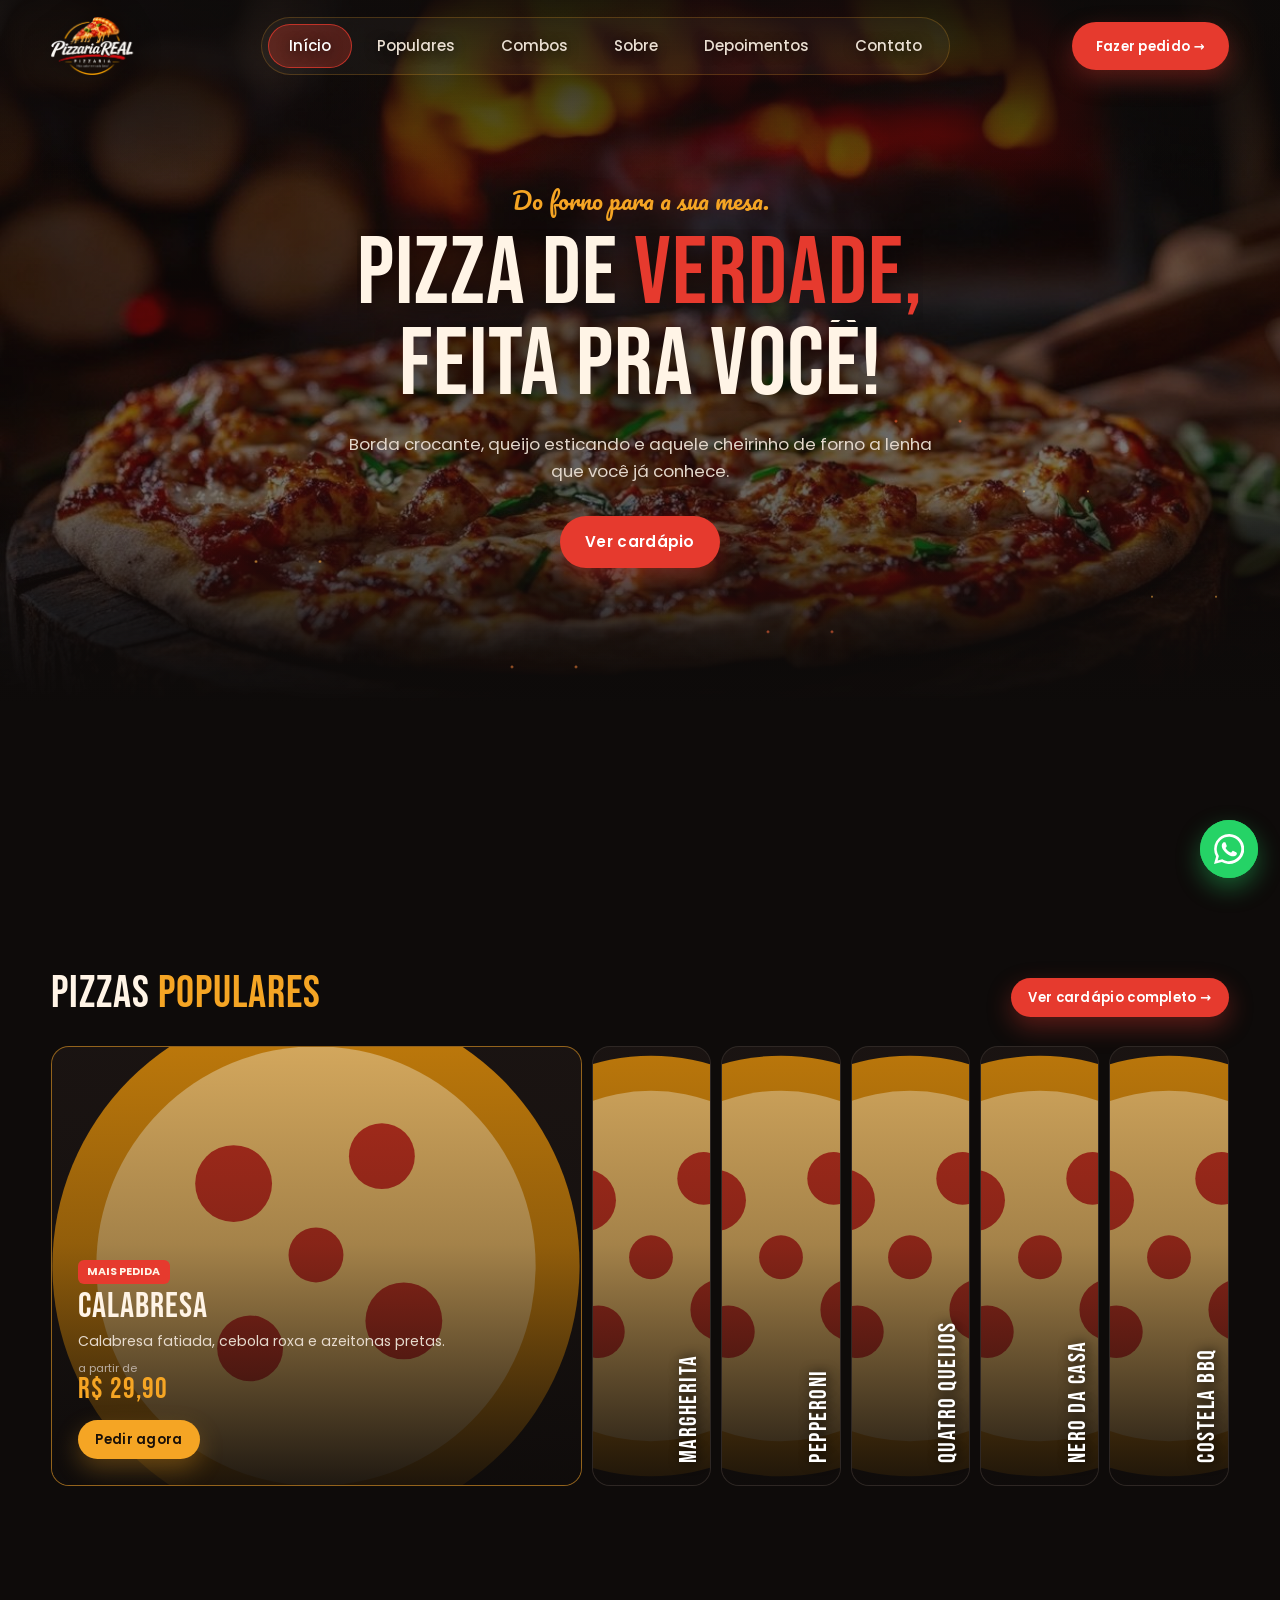
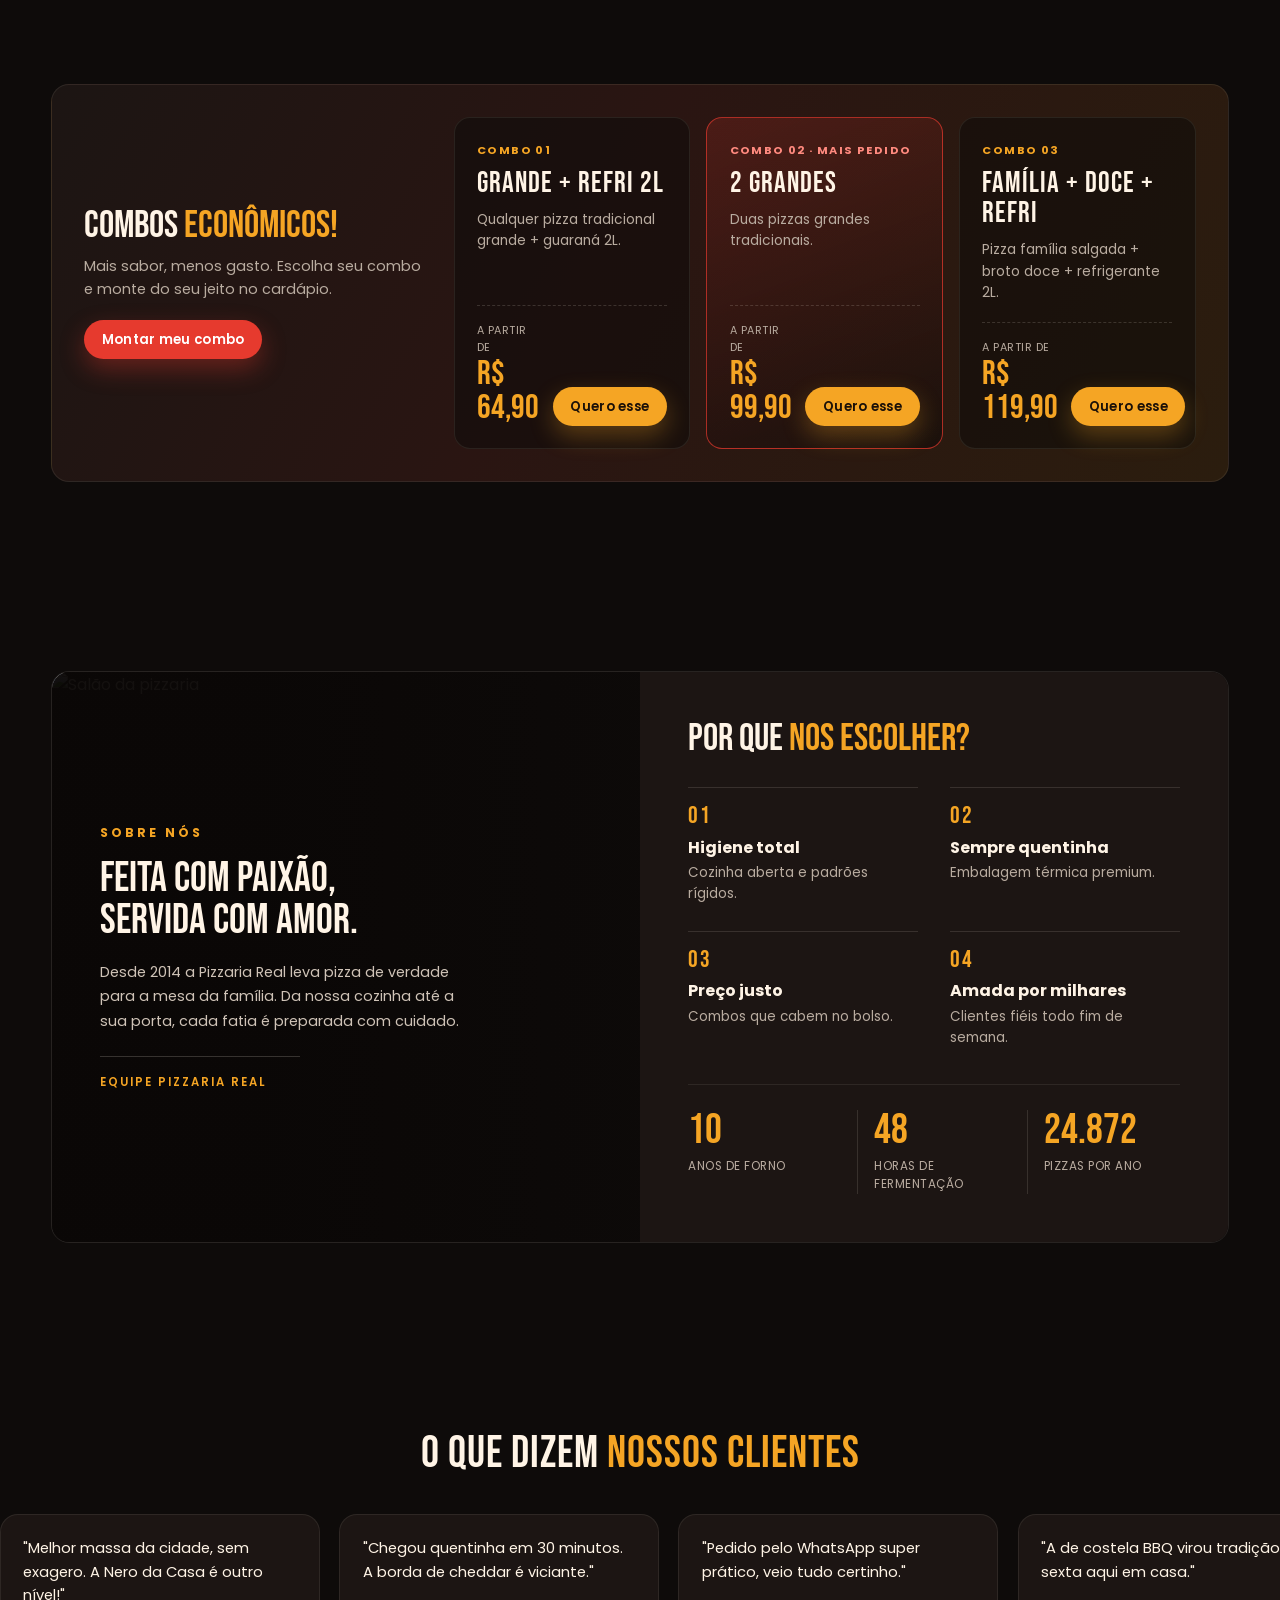
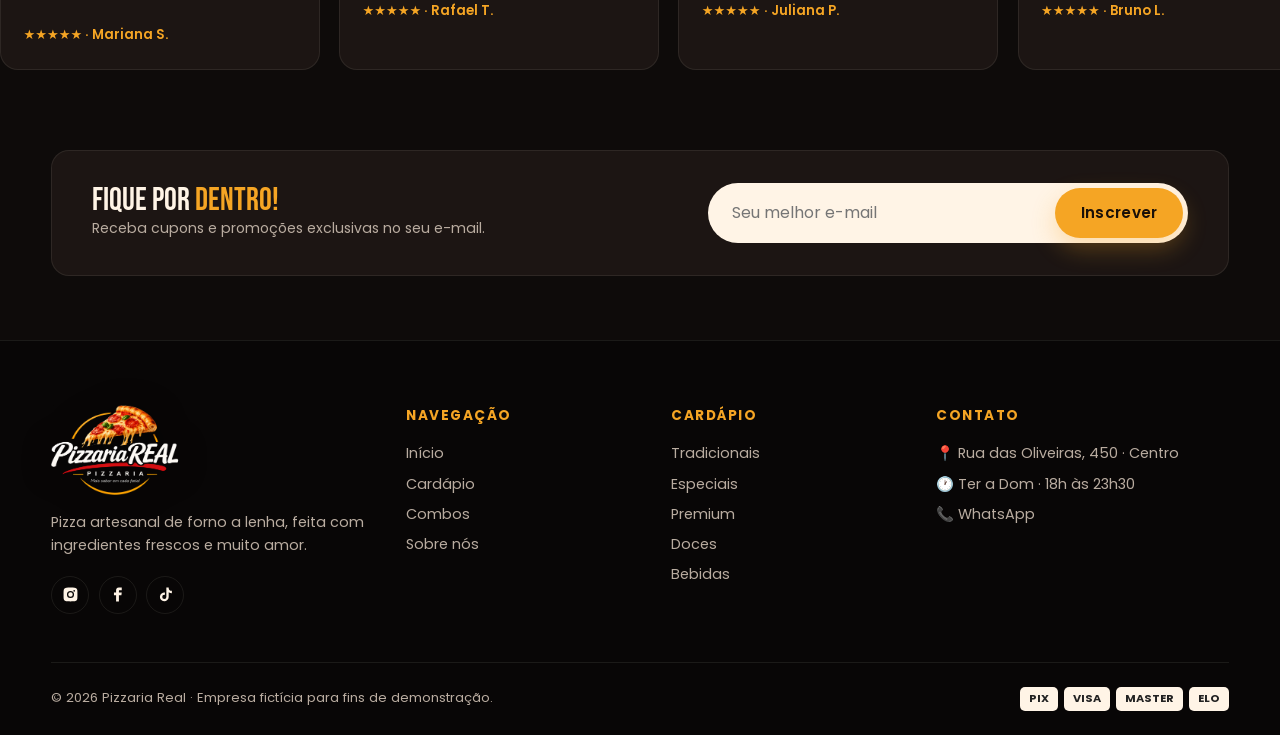
==== index.html @ 156920bd "Add files via upload" ====
<!DOCTYPE html>
<html lang="pt-BR">
<head>
  <meta charset="UTF-8">
  <meta name="viewport" content="width=device-width, initial-scale=1.0">
  <title>Pizzaria Real · Pizza artesanal de forno a lenha</title>
  <meta name="description" content="Pizzaria Real: pizzas artesanais de forno a lenha, entrega em 40 minutos. Peça pelo WhatsApp.">
  <link rel="preconnect" href="https://fonts.googleapis.com">
  <link rel="preconnect" href="https://fonts.gstatic.com" crossorigin>
  <link href="https://fonts.googleapis.com/css2?family=Bebas+Neue&family=Pacifico&family=Poppins:wght@300;400;500;600;700&display=swap" rel="stylesheet">
  <link rel="stylesheet" href="css/style.css">
  <link rel="stylesheet" href="css/home.css">
</head>
<body>

  <header class="header" id="header">
    <div class="container">
      <a href="#inicio" class="logo">
        <img src="img/logo.png" alt="Pizzaria Real" class="logo-img" width="720" height="474">
      </a>
      <nav class="nav" id="nav">
        <a href="#inicio" class="active">Início</a>
        <a href="#populares">Populares</a>
        <a href="#combos">Combos</a>
        <a href="#sobre">Sobre</a>
        <a href="#depoimentos">Depoimentos</a>
        <a href="#contato">Contato</a>
      </nav>
      <div class="header-actions">
        <a href="cardapio.html" class="btn btn-red btn-sm shine">Fazer pedido →</a>
        <button class="menu-toggle" id="menuToggle" aria-label="Abrir menu">☰</button>
      </div>
    </div>
  </header>

  <!-- HERO -->
  <section class="hero" id="inicio">
    <div class="hero-embers" aria-hidden="true"></div>
    <div class="container hero-grid">
      <div class="hero-text">
        <p class="script">Do forno para a sua mesa.</p>
        <h1 class="hero-title">
          <span class="line"><span>PIZZA DE <span class="hl-red">VERDADE,</span></span></span>
          <span class="line"><span>FEITA PRA VOCÊ!</span></span>
        </h1>
        <p class="hero-sub">Borda crocante, queijo esticando e aquele cheirinho de forno a lenha que você já conhece.</p>
        <div class="hero-cta">
          <a href="cardapio.html" class="btn btn-red shine ripple">Ver cardápio</a>        </div>
      </div>

      <div class="hero-visual" aria-hidden="true">
              </div>
    </div>
  </section>

  <!-- POPULARES -->
  <section class="section" id="populares">
    <div class="container">
      <div class="section-head reveal">
        <h2>PIZZAS <span class="hl">POPULARES</span></h2>
        <a href="cardapio.html" class="btn btn-red btn-sm shine">Ver cardápio completo →</a>
      </div>
      <div class="pizza-panels reveal" id="popularGrid"><!-- gerado via JS --></div>
    </div>
  </section>

  <!-- COMBOS -->
  <section class="section" id="combos">
    <div class="container">
      <div class="combos reveal">
        <div class="combos-intro">
          <h2>COMBOS <span class="hl">ECONÔMICOS!</span></h2>
          <p>Mais sabor, menos gasto. Escolha seu combo e monte do seu jeito no cardápio.</p>
          <a href="cardapio.html" class="btn btn-red btn-sm shine">Montar meu combo</a>
        </div>
        <div class="combo-list">
          <article class="combo">
            <span class="combo-tag">Combo 01</span>
            <h4>Grande + Refri 2L</h4>
            <p>Qualquer pizza tradicional grande + guaraná 2L.</p>
            <div class="combo-foot">
              <div class="combo-price"><small>a partir de</small><strong>R$ 64,90</strong></div>
              <a href="cardapio.html" class="btn btn-gold btn-sm">Quero esse</a>
            </div>
          </article>
          <article class="combo destaque">
            <span class="combo-tag">Combo 02 · Mais pedido</span>
            <h4>2 Grandes</h4>
            <p>Duas pizzas grandes tradicionais.</p>
            <div class="combo-foot">
              <div class="combo-price"><small>a partir de</small><strong>R$ 99,90</strong></div>
              <a href="cardapio.html" class="btn btn-gold btn-sm">Quero esse</a>
            </div>
          </article>
          <article class="combo">
            <span class="combo-tag">Combo 03</span>
            <h4>Família + Doce + Refri</h4>
            <p>Pizza família salgada + broto doce + refrigerante 2L.</p>
            <div class="combo-foot">
              <div class="combo-price"><small>a partir de</small><strong>R$ 119,90</strong></div>
              <a href="cardapio.html" class="btn btn-gold btn-sm">Quero esse</a>
            </div>
          </article>
        </div>
      </div>
    </div>
  </section>

  <!-- SOBRE + POR QUE -->
  <section class="section" id="sobre">
    <div class="container about">
      <div class="about-img reveal-left">
        <img src="https://images.unsplash.com/photo-1555396273-367ea4eb4db5?auto=format&fit=crop&w=900&q=70" alt="Salão da pizzaria">
        <div class="about-overlay">
          <p class="eyebrow">Sobre nós</p>
          <h3>FEITA COM PAIXÃO,<br>SERVIDA COM AMOR.</h3>
          <p>Desde 2014 a Pizzaria Real leva pizza de verdade para a mesa da família. Da nossa cozinha até a sua porta, cada fatia é preparada com cuidado.</p>
          <p class="about-sign">Equipe Pizzaria Real</p>
        </div>
      </div>
      <div class="why reveal-right">
        <h3>POR QUE <span class="hl">NOS ESCOLHER?</span></h3>
        <div class="why-grid">
          <div class="why-item"><span>01</span><h4>Higiene total</h4><p>Cozinha aberta e padrões rígidos.</p></div>
          <div class="why-item"><span>02</span><h4>Sempre quentinha</h4><p>Embalagem térmica premium.</p></div>
          <div class="why-item"><span>03</span><h4>Preço justo</h4><p>Combos que cabem no bolso.</p></div>
          <div class="why-item"><span>04</span><h4>Amada por milhares</h4><p>Clientes fiéis todo fim de semana.</p></div>
        </div>
        <div class="counters">
          <div><strong class="counter" data-target="10">0</strong><span>Anos de forno</span></div>
          <div><strong class="counter" data-target="48">0</strong><span>Horas de fermentação</span></div>
          <div><strong class="counter" data-target="25000" data-suffix="+">0</strong><span>Pizzas por ano</span></div>
        </div>
      </div>
    </div>
  </section>

  <!-- DEPOIMENTOS -->
  <section class="section" id="depoimentos">
    <div class="container">
      <div class="section-head reveal center">
        <h2>O QUE DIZEM <span class="hl">NOSSOS CLIENTES</span></h2>
      </div>
    </div>
    <div class="marquee testimonials">
      <div class="marquee-track slow">
        <!-- conteúdo duplicado via JS para loop perfeito -->
        <div class="testi"><p>"Melhor massa da cidade, sem exagero. A Nero da Casa é outro nível!"</p><span>★★★★★ · Mariana S.</span></div>
        <div class="testi"><p>"Chegou quentinha em 30 minutos. A borda de cheddar é viciante."</p><span>★★★★★ · Rafael T.</span></div>
        <div class="testi"><p>"Pedido pelo WhatsApp super prático, veio tudo certinho."</p><span>★★★★★ · Juliana P.</span></div>
        <div class="testi"><p>"A de costela BBQ virou tradição de sexta aqui em casa."</p><span>★★★★★ · Bruno L.</span></div>
        <div class="testi"><p>"Atendimento excelente e preço justo. Recomendo demais!"</p><span>★★★★★ · Camila R.</span></div>
      </div>
    </div>
  </section>

  <!-- NEWSLETTER / CTA -->
  <section class="container">
    <div class="newsletter reveal">
      <div>
        <h3>FIQUE POR <span class="hl">DENTRO!</span></h3>
        <p>Receba cupons e promoções exclusivas no seu e-mail.</p>
      </div>
      <form class="news-form" id="newsForm">
        <input type="email" placeholder="Seu melhor e-mail" required>
        <button class="btn btn-gold shine" type="submit">Inscrever</button>
      </form>
    </div>
  </section>

  <!-- FOOTER -->
  <footer class="footer" id="contato">
    <div class="container footer-grid">
      <div>
        <a href="#inicio" class="logo">
          <img src="img/logo.png" alt="Pizzaria Real" class="logo-img" width="720" height="474">
        </a>
        <p style="margin-top:1rem">Pizza artesanal de forno a lenha, feita com ingredientes frescos e muito amor.</p>
        <div class="socials">
          <a href="#" aria-label="Instagram"><svg viewBox="0 0 24 24"><path d="M12 2.2c3.2 0 3.6 0 4.8.1 1.2.1 1.8.2 2.2.4.6.2 1 .5 1.4.9.4.4.7.8.9 1.4.2.4.4 1.1.4 2.2.1 1.3.1 1.6.1 4.8s0 3.6-.1 4.8c-.1 1.2-.2 1.8-.4 2.2-.2.6-.5 1-.9 1.4-.4.4-.8.7-1.4.9-.4.2-1.1.4-2.2.4-1.3.1-1.6.1-4.8.1s-3.6 0-4.8-.1c-1.2-.1-1.8-.2-2.2-.4-.6-.2-1-.5-1.4-.9-.4-.4-.7-.8-.9-1.4-.2-.4-.4-1.1-.4-2.2C2.2 15.6 2.2 15.2 2.2 12s0-3.6.1-4.8c.1-1.2.2-1.8.4-2.2.2-.6.5-1 .9-1.4.4-.4.8-.7 1.4-.9.4-.2 1.1-.4 2.2-.4C8.4 2.2 8.8 2.2 12 2.2zm0 4.8a5 5 0 100 10 5 5 0 000-10zm0 8.2a3.2 3.2 0 110-6.4 3.2 3.2 0 010 6.4zm5.2-9.6a1.2 1.2 0 100 2.4 1.2 1.2 0 000-2.4z"/></svg></a>
          <a href="#" aria-label="Facebook"><svg viewBox="0 0 24 24"><path d="M14 9V7c0-.9.6-1 1-1h3V2h-4c-3.3 0-4 2.4-4 4v3H7v4h3v9h4v-9h3.5l.5-4h-4z"/></svg></a>
          <a href="#" aria-label="TikTok"><svg viewBox="0 0 24 24"><path d="M16.5 2h-3.3v13.4a2.9 2.9 0 11-2.9-2.9c.3 0 .6 0 .9.1V9.2a6.2 6.2 0 105.3 6.2V8.7a7.7 7.7 0 004.5 1.4V6.8a4.5 4.5 0 01-4.5-4.8z"/></svg></a>
        </div>
      </div>
      <div>
        <h4>Navegação</h4>
        <ul>
          <li><a href="#inicio">Início</a></li>
          <li><a href="cardapio.html">Cardápio</a></li>
          <li><a href="#combos">Combos</a></li>
          <li><a href="#sobre">Sobre nós</a></li>
        </ul>
      </div>
      <div>
        <h4>Cardápio</h4>
        <ul>
          <li><a href="cardapio.html#tradicional">Tradicionais</a></li>
          <li><a href="cardapio.html#especial">Especiais</a></li>
          <li><a href="cardapio.html#premium">Premium</a></li>
          <li><a href="cardapio.html#doce">Doces</a></li>
          <li><a href="cardapio.html#bebidas">Bebidas</a></li>
        </ul>
      </div>
      <div>
        <h4>Contato</h4>
        <ul>
          <li>📍 Rua das Oliveiras, 450 · Centro</li>
          <li>🕐 <span class="js-horario"></span></li>
          <li>📞 <a class="js-wa-link" href="#" target="_blank" rel="noopener">WhatsApp</a></li>
        </ul>
      </div>
    </div>
    <div class="container footer-bottom">
      <span>© <span id="ano"></span> Pizzaria Real · Empresa fictícia para fins de demonstração.</span>
      <div class="pay-badges"><span>PIX</span><span>VISA</span><span>MASTER</span><span>ELO</span></div>
    </div>
  </footer>

  <a class="wa-float js-wa-link" href="#" target="_blank" rel="noopener" aria-label="Falar no WhatsApp">
    <svg viewBox="0 0 24 24"><path d="M17.5 14.4c-.3-.1-1.7-.8-2-.9-.3-.1-.5-.1-.7.1-.2.3-.8.9-.9 1.1-.2.2-.3.2-.6.1-.3-.1-1.2-.5-2.3-1.4-.9-.8-1.4-1.7-1.6-2-.2-.3 0-.5.1-.6l.4-.5c.1-.2.2-.3.3-.5.1-.2 0-.4 0-.5l-.9-2.2c-.2-.6-.5-.5-.7-.5h-.6c-.2 0-.5.1-.8.4-.3.3-1 1-1 2.5s1.1 2.9 1.2 3.1c.1.2 2.1 3.2 5.1 4.5.7.3 1.3.5 1.7.6.7.2 1.4.2 1.9.1.6-.1 1.7-.7 2-1.4.2-.7.2-1.2.2-1.4-.1-.1-.3-.2-.6-.3zM12 21.8c-1.8 0-3.5-.5-5-1.4l-.4-.2-3.7 1 1-3.6-.2-.4A9.8 9.8 0 1112 21.8zM12 0a12 12 0 00-10.3 18L0 24l6.2-1.6A12 12 0 1012 0z"/></svg>
  </a>

  <div class="toast" id="toast"></div>

  <script src="js/dados.js"></script>
  <script src="js/main.js"></script>
</body>
</html>
---- css/style.css ----
/* =========================================================
   FORNO NERO PIZZARIA — Estilos base (compartilhado)
   Paleta: carvão + vermelho tomate + dourado + creme + manjericão
   ========================================================= */
:root {
  --bg: #0e0b0a;
  --bg-2: #161110;
  --card: #1c1513;
  --card-2: #241b18;
  --line: rgba(255, 244, 230, .08);
  --red: #e63a2e;
  --red-dark: #b8261c;
  --gold: #f5a524;
  --gold-dark: #d98a0b;
  --cream: #fff4e6;
  --muted: #b9aca0;
  --basil: #3fa34d;
  --radius: 18px;
  --shadow: 0 20px 50px rgba(0, 0, 0, .45);
  --font-title: "Bebas Neue", Impact, sans-serif;
  --font-body: "Poppins", system-ui, sans-serif;
  --font-script: "Pacifico", cursive;
}

* { margin: 0; padding: 0; box-sizing: border-box; }
html { scroll-behavior: smooth; scroll-padding-top: 92px; }
body {
  font-family: var(--font-body);
  background: var(--bg);
  color: var(--cream);
  line-height: 1.6;
  overflow-x: hidden;
}
img { max-width: 100%; display: block; }
a { color: inherit; text-decoration: none; }
button { font-family: inherit; cursor: pointer; border: 0; }
.container { width: min(1200px, 92%); margin-inline: auto; }
.hl { color: var(--gold); }
.hl-red { color: var(--red); }

/* ---------- Botões ---------- */
.btn {
  position: relative;
  display: inline-flex; align-items: center; gap: .55rem;
  padding: .85rem 1.6rem;
  border-radius: 999px;
  font-weight: 600; font-size: .95rem; letter-spacing: .3px;
  overflow: hidden;
  transition: transform .25s ease, box-shadow .25s ease, background .25s;
}
.btn:hover { transform: translateY(-3px); }
.btn-red { background: var(--red); color: #fff; box-shadow: 0 10px 25px rgba(230, 58, 46, .35); }
.btn-red:hover { background: var(--red-dark); box-shadow: 0 14px 30px rgba(230, 58, 46, .5); }
.btn-gold { background: var(--gold); color: #1a1008; box-shadow: 0 10px 25px rgba(245, 165, 36, .3); }
.btn-gold:hover { background: var(--gold-dark); }
.btn-ghost { border: 1.5px solid rgba(255, 244, 230, .35); color: var(--cream); background: transparent; }
.btn-ghost:hover { border-color: var(--gold); color: var(--gold); }
.btn-sm { padding: .55rem 1.1rem; font-size: .82rem; }
.btn-block { width: 100%; justify-content: center; }

/* Animação 10 — Brilho que atravessa (shine sweep) */
/* anima só transform (GPU), sem recalcular layout a cada quadro */
.shine::after {
  content: ""; position: absolute; top: 0; left: 0;
  width: 50%; height: 100%; pointer-events: none;
  background: linear-gradient(120deg, transparent, rgba(255, 255, 255, .45), transparent);
  transform: translateX(-150%) skewX(-20deg);
  animation: shine 4s ease-in-out infinite;
}
@keyframes shine { 0%, 70% { transform: translateX(-150%) skewX(-20deg); } 100% { transform: translateX(260%) skewX(-20deg); } }

/* Animação 25 — Onda no clique (ripple) */
.ripple-wave {
  position: absolute; border-radius: 50%;
  background: rgba(255, 255, 255, .45);
  transform: scale(0); pointer-events: none;
  animation: ripple .6s ease-out forwards;
}
@keyframes ripple { to { transform: scale(4); opacity: 0; } }

/* Transparente sobre a foto; ganha fundo escuro só depois de rolar a página */
.header {
  position: fixed; top: 0; left: 0; right: 0; z-index: 50;
  background: transparent;
  border-bottom: 1px solid transparent;
  transition: background .3s, border-color .3s;
}
.header.scrolled { background: rgba(14, 11, 10, .96); border-bottom-color: rgba(245, 165, 36, .2); }
.logo, .nav a, .header-actions .btn { text-shadow: 0 2px 12px rgba(0, 0, 0, .65); }
.header-actions .btn { text-shadow: none; }
/* quando o menu do celular está aberto, a barra também fica escura */
.header:has(.nav.open) { background: rgba(14, 11, 10, .96); }
/* Barra do topo no padrão aldemgestao: 92px, logo | menu | ação */
.header .container { display: flex; align-items: center; justify-content: space-between; height: 92px; padding: 0; gap: 32px; }
.logo { display: flex; align-items: center; gap: .6rem; transition: transform .2s, filter .2s; }
.logo:hover, .logo:focus-visible { transform: translateY(-1px); filter: drop-shadow(0 0 10px rgba(245, 165, 36, .55)); }
.logo-img { height: 58px; width: auto; display: block; filter: drop-shadow(0 4px 14px rgba(0, 0, 0, .55)); }
.footer .logo-img { height: 90px; }
@media (max-width: 900px) { .logo-img { height: 48px; } }
.logo-icon {
  width: 44px; height: 44px; border-radius: 50%;
  display: grid; place-items: center; font-size: 1.5rem;
  background: radial-gradient(circle at 30% 30%, var(--gold), var(--red));
  box-shadow: 0 0 0 3px rgba(245, 165, 36, .2);
}
.logo-text { line-height: 1; }
.logo-text strong { font-family: var(--font-title); font-size: 1.7rem; letter-spacing: 1.5px; display: block; }
.logo-text span { font-size: .62rem; letter-spacing: 3px; color: var(--gold); text-transform: uppercase; }

/* Menu em "pílula": só os links ficam dentro da barra arredondada */
.nav {
  display: flex; align-items: center; gap: 4px; padding: 6px;
  border-radius: 999px; border: 1px solid rgba(245, 165, 36, .22);
  background: rgba(255, 244, 230, .04);
}
.nav a {
  padding: 9px 20px; font-size: 15px; font-weight: 500; border-radius: 999px;
  border: 1px solid transparent; color: #eadfd2;
  transition: color .2s, background .2s, border-color .2s;
}
.nav a:hover { color: #fff; background: rgba(255, 244, 230, .07); }
.nav a.active { color: #fff; background: rgba(230, 58, 46, .28); border-color: rgba(230, 58, 46, .75); }
@media (max-width: 1080px) { .nav a { padding: 9px 14px; } }

.header-actions { display: flex; align-items: center; gap: .8rem; }
.header-actions .btn { height: 48px; padding: 0 24px; }
.menu-toggle {
  display: none; width: 46px; height: 46px; align-items: center; justify-content: center;
  background: rgba(245, 165, 36, .1); color: var(--cream); font-size: 1.4rem;
  border: 1px solid var(--gold); border-radius: 12px;
}

/* ---------- Animações de entrada (reveal ao rolar) ---------- */
/* Animação 02 — Subir e aparecer */
.reveal { opacity: 0; transform: translateY(28px); transition: opacity .7s ease, transform .7s ease; }
.reveal.show { opacity: 1; transform: none; }
/* Animação 06 — Deslizar da lateral */
.reveal-left { opacity: 0; transform: translateX(-40px); transition: all .8s ease; }
.reveal-right { opacity: 0; transform: translateX(40px); transition: all .8s ease; }
.reveal-left.show, .reveal-right.show { opacity: 1; transform: none; }
/* Animação 05 — Cascata (stagger via --i) */
.stagger > * { transition-delay: calc(var(--i, 0) * 90ms) !important; }
/* Animação 04 — Entrar crescendo (spring) */
@keyframes popIn { 0% { transform: scale(0); opacity: 0; } 70% { transform: scale(1.12); opacity: 1; } 100% { transform: scale(1); } }
/* Animação 13 — Flutuar */
@keyframes float { 0%, 100% { transform: translateY(0); } 50% { transform: translateY(-14px); } }
/* Animação 08 — Girar */
@keyframes spin { to { transform: rotate(360deg); } }
/* Animação 07 — Pulsar */
@keyframes pulse { 0% { box-shadow: 0 0 0 0 rgba(230, 58, 46, .6); } 100% { box-shadow: 0 0 0 22px rgba(230, 58, 46, 0); } }
/* Animação 01 — Aparecer */
@keyframes fadeIn { from { opacity: 0; } to { opacity: 1; } }
@keyframes fadeUp { from { opacity: 0; transform: translateY(30px); } to { opacity: 1; transform: none; } }

/* ---------- Footer ---------- */
.footer { background: #080606; border-top: 1px solid var(--line); padding: 4rem 0 1.5rem; margin-top: 4rem; }
.footer-grid { display: grid; grid-template-columns: 1.4fr 1fr 1fr 1.3fr; gap: 2.5rem; }
.footer h4 { color: var(--gold); font-size: .85rem; letter-spacing: 1.5px; text-transform: uppercase; margin-bottom: 1rem; }
.footer p, .footer li { color: var(--muted); font-size: .9rem; }
.footer ul { list-style: none; display: grid; gap: .45rem; }
.footer ul a:hover { color: var(--gold); }
.socials { display: flex; gap: .6rem; margin-top: 1.2rem; }
.socials a {
  width: 38px; height: 38px; border-radius: 50%; display: grid; place-items: center;
  border: 1px solid var(--line); transition: all .3s;
}
.socials a:hover { background: var(--red); border-color: var(--red); transform: translateY(-4px) rotate(8deg); }
.socials svg { width: 17px; height: 17px; fill: currentColor; }
.footer-bottom {
  margin-top: 3rem; padding-top: 1.5rem; border-top: 1px solid var(--line);
  display: flex; justify-content: space-between; flex-wrap: wrap; gap: 1rem; color: var(--muted); font-size: .82rem;
}
.pay-badges { display: flex; gap: .4rem; flex-wrap: wrap; }
.pay-badges span { background: var(--cream); color: #222; font-weight: 700; font-size: .7rem; padding: .2rem .55rem; border-radius: 5px; }

/* Botão flutuante WhatsApp */
.wa-float {
  position: fixed; right: 22px; bottom: 22px; z-index: 60;
  width: 58px; height: 58px; border-radius: 50%;
  background: #25d366; display: grid; place-items: center;
  box-shadow: 0 10px 25px rgba(37, 211, 102, .4);
}
/* pulso via transform/opacity (leve) em vez de box-shadow animado */
.wa-float::before {
  content: ""; position: absolute; inset: 0; border-radius: 50%; background: #25d366; z-index: -1;
  animation: ringPulse 2s ease-out infinite;
}
.wa-float svg { width: 30px; height: 30px; fill: #fff; }
@keyframes ringPulse { from { transform: scale(1); opacity: .6; } to { transform: scale(1.6); opacity: 0; } }

/* Pausa animações de seções fora da tela (classe aplicada via JS) */
.offscreen, .offscreen *, .offscreen *::before, .offscreen *::after,
.offscreen::before, .offscreen::after { animation-play-state: paused !important; }

/* Toast */
.toast {
  position: fixed; left: 50%; bottom: 30px; z-index: 200;
  transform: translate(-50%, 200%);
  opacity: 0; visibility: hidden; pointer-events: none;
  background: var(--card-2); border: 1px solid var(--gold); color: var(--cream);
  padding: .9rem 1.4rem; border-radius: 12px; box-shadow: var(--shadow);
  font-size: .92rem; transition: transform .45s cubic-bezier(.2, 1.4, .4, 1);
}
.toast.show { transform: translate(-50%, 0); opacity: 1; visibility: visible; }

/* ---------- Responsivo base ---------- */
@media (max-width: 900px) {
  .header .container { height: 76px; gap: 16px; }
  /* menu abre como painel logo abaixo da barra */
  .nav {
    display: none; position: absolute; top: 100%; left: 0; right: 0;
    flex-direction: column; align-items: stretch; gap: 0; padding: 8px 28px 20px; border-radius: 0;
    background: var(--bg-2); border: 0; border-top: 1px solid var(--line); border-bottom: 1px solid rgba(245, 165, 36, .2);
  }
  .nav.open { display: flex; }
  .nav a { padding: 14px 0; font-size: 16px; border-radius: 0; border: 0; border-bottom: 1px solid var(--line); }
  .nav a:hover { background: none; }
  .nav a.active { background: none; border-color: var(--line); color: var(--gold); }
  .menu-toggle { display: inline-flex; }
  .footer-grid { grid-template-columns: 1fr 1fr; }
}
@media (max-width: 560px) {
  .header-actions .btn { display: none; }
  .footer-grid { grid-template-columns: 1fr; }
}

/* Respeita a preferência de movimento reduzido do dispositivo */
@media (prefers-reduced-motion: reduce) {
  *, *::before, *::after { animation-duration: .01ms !important; animation-iteration-count: 1 !important; transition-duration: .01ms !important; }
  .reveal, .reveal-left, .reveal-right { opacity: 1; transform: none; }
}
---- css/home.css ----
/* =========================================================
   LANDING PAGE
   ========================================================= */

/* Animação 17 — Esteira infinita */
.marquee { overflow: hidden; white-space: nowrap; }
.marquee-track { display: inline-flex; gap: 3rem; animation: marquee 30s linear infinite; }
.marquee-track.slow { animation-duration: 45s; }
.marquee:hover .marquee-track { animation-play-state: paused; }
@keyframes marquee { to { transform: translateX(-50%); } }

/* ---------- HERO ---------- */
.hero {
  position: relative; overflow: hidden; isolation: isolate;
  min-height: min(88vh, 760px); display: grid; align-items: center;
  padding: 4.5rem 0 6rem;
}
/* Foto de fundo (p3.jpg) com zoom lento */
.hero::before {
  content: ""; position: absolute; inset: 0; z-index: -2;
  background: url("../img/p3.jpg") 65% 60% / cover no-repeat;
  will-change: transform;

}
/* Escurece o lado do texto e funde a base com o fundo da página */
.hero::after {
  content: ""; position: absolute; inset: 0; z-index: -1;
  background:
    linear-gradient(90deg, rgba(14, 11, 10, .96) 0%, rgba(14, 11, 10, .82) 35%, rgba(14, 11, 10, .25) 70%, rgba(14, 11, 10, .4) 100%),
    linear-gradient(180deg, rgba(14, 11, 10, .35) 0%, transparent 30%, transparent 70%, var(--bg) 100%);
}
@keyframes heroZoom { from { transform: scale(1); } to { transform: scale(1.04); } }
.hero-title, .script { text-shadow: 0 4px 25px rgba(0, 0, 0, .6); }
.hero .hero-sub { color: #e2d6ca; }
/* Fagulhas do forno subindo */
.hero-embers::before, .hero-embers::after {
  content: ""; position: absolute; inset: 0; pointer-events: none;
  background-image:
    radial-gradient(2px 2px at 20% 80%, #ffb347, transparent),
    radial-gradient(2px 2px at 60% 90%, #ff6b3d, transparent),
    radial-gradient(1.5px 1.5px at 80% 70%, #ffd27a, transparent),
    radial-gradient(2px 2px at 40% 95%, #ff8a3d, transparent),
    radial-gradient(1.5px 1.5px at 90% 85%, #ffb347, transparent),
    radial-gradient(2px 2px at 70% 60%, #ff6b3d, transparent);
  animation: embers 7s linear infinite;
  will-change: transform, opacity;
  opacity: .8;
}
.hero-embers::after { animation-delay: -3.5s; transform: translateX(5%); }
@keyframes embers { from { transform: translateY(20%); opacity: 0; } 30% { opacity: .9; } to { transform: translateY(-60%); opacity: 0; } }

.hero-grid { position: relative; display: grid; grid-template-columns: 1fr 1.05fr; align-items: center; gap: 2rem; }
.script { font-family: var(--font-script); color: var(--gold); font-size: 1.5rem; animation: fadeUp .8s ease both; }
.script.sm { font-size: 1.1rem; margin-top: .6rem; }

/* Animação 21 — Cortina que revela (linhas do título) */
.hero-title { font-family: var(--font-title); font-weight: 400; font-size: clamp(3.2rem, 7.5vw, 6.2rem); line-height: .95; margin: .6rem 0 1.2rem; letter-spacing: 1px; }
.hero-title .line { display: block; overflow: hidden; }
.hero-title .line > span { display: inline-block; transform: translateY(105%); animation: lineUp .9s cubic-bezier(.2, .8, .2, 1) forwards; }
.hero-title .line:nth-child(2) > span { animation-delay: .15s; }
.hero-title .line:nth-child(3) > span { animation-delay: .3s; }
@keyframes lineUp { to { transform: none; } }

.hero-sub { color: var(--muted); max-width: 470px; margin-bottom: 2rem; animation: fadeUp .8s .45s ease both; }
.hero-cta { display: flex; gap: 1rem; flex-wrap: wrap; animation: fadeUp .8s .6s ease both; }
.hero-badge { display: flex; align-items: center; gap: .9rem; margin-top: 2.2rem; animation: fadeUp .8s .75s ease both; }
.hero-badge .moto { font-size: 2.2rem; animation: ride 2.5s ease-in-out infinite; }
.hero-badge strong { color: var(--gold); font-size: .9rem; display: block; }
.hero-badge small { color: var(--muted); font-size: .8rem; }
@keyframes ride { 0%, 100% { transform: translateX(0); } 50% { transform: translateX(8px) rotate(-4deg); } }

.hero-visual { position: relative; display: grid; place-items: center; min-height: 460px; }
.promo-seal {
  position: absolute; top: 0; right: 4%;
  width: 110px; height: 110px; border-radius: 50%;
  background: #120d0b; border: 2px dashed var(--gold);
  display: grid; place-content: center; text-align: center; line-height: 1;
  animation: popIn .8s 1s both, pulse 2s 2s infinite;
}
.promo-seal strong { font-family: var(--font-title); font-size: 2.4rem; color: var(--gold); }
.promo-seal small { font-size: .7rem; font-weight: 600; letter-spacing: 1px; }
.leaf { position: absolute; font-size: 2rem; animation: float 4s ease-in-out infinite; }
.l1 { left: 4%; bottom: 14%; }
.l2 { left: 10%; top: 10%; animation-delay: -1.2s; }
.l3 { right: 10%; bottom: 8%; animation-delay: -2.4s; }

/* ---------- Hero centralizado ---------- */
.hero { min-height: calc(100vh - 78px); text-align: center; }
.hero::after {
  background:
    radial-gradient(ellipse at center, rgba(14, 11, 10, .72) 0%, rgba(14, 11, 10, .55) 55%, rgba(14, 11, 10, .75) 100%),
    linear-gradient(180deg, rgba(14, 11, 10, .3) 0%, transparent 30%, transparent 70%, var(--bg) 100%);
}
.hero-grid { grid-template-columns: 1fr; justify-items: center; }
.hero-text { position: relative; z-index: 1; max-width: 860px; }
.hero-sub { max-width: 600px; margin-inline: auto; font-size: 1.05rem; }
.hero-cta, .hero-badge { justify-content: center; }
.hero-chips { display: flex; flex-wrap: wrap; justify-content: center; gap: .6rem; margin: 0 0 2rem; animation: fadeUp .8s .52s ease both; }
.hero-chips span {
  padding: .4rem 1rem; border-radius: 999px; font-size: .8rem; font-weight: 500;
  background: rgba(14, 11, 10, .6); border: 1px solid rgba(245, 165, 36, .35); color: var(--cream);
}
/* selo e ícones decorativos flutuam nas laterais, fora do texto */
.hero-visual { position: absolute; inset: 0; min-height: 0; pointer-events: none; }
.hero-visual .promo-seal { top: 4%; right: 0; }
@media (max-width: 1000px) { .hero-visual { display: none; } }

/* ---------- Features ---------- */
.features {
  display: grid; grid-template-columns: repeat(5, 1fr); gap: 1rem;
  background: var(--card); border: 1px solid var(--line); border-radius: var(--radius);
  padding: 1.5rem; margin-top: -2.5rem; position: relative; z-index: 2; box-shadow: var(--shadow);
}
.feature { display: flex; align-items: center; gap: .8rem; }
.feature + .feature { border-left: 1px solid var(--line); padding-left: 1rem; }
.f-ico { font-size: 1.8rem; transition: transform .4s; }
.feature:hover .f-ico { transform: scale(1.2) rotate(-10deg); }
.feature h4 { font-size: .82rem; text-transform: uppercase; letter-spacing: .5px; }
.feature p { font-size: .76rem; color: var(--muted); }

/* ---------- Seções ---------- */
.section { padding: 4.5rem 0 0; }
.section-head { display: flex; justify-content: space-between; align-items: end; margin-bottom: 1.8rem; gap: 1rem; flex-wrap: wrap; }
.section-head.center { justify-content: center; text-align: center; }
.section-head h2 { font-family: var(--font-title); font-weight: 400; font-size: clamp(2rem, 4vw, 2.8rem); letter-spacing: 1px; line-height: 1; }
.link-arrow { font-size: .85rem; font-weight: 600; text-transform: uppercase; color: var(--muted); transition: color .3s, gap .3s; }
.link-arrow:hover { color: var(--gold); }

/* ---------- Cards de pizza ---------- */
.pizza-grid { display: grid; grid-template-columns: repeat(auto-fill, minmax(210px, 1fr)); gap: 1.2rem; }
/* Animação 03 — Elevar no hover + 24 — Inclinar em 3D (via JS) */
.pizza-card {
  position: relative; background: var(--card); border: 1px solid var(--line); border-radius: var(--radius);
  padding: 1rem 1rem 1.2rem; text-align: center;
  transition: opacity .7s ease, transform .35s ease, box-shadow .35s ease, border-color .35s;
  transform-style: preserve-3d;
}
.pizza-card:hover { box-shadow: 0 25px 45px rgba(0, 0, 0, .55); border-color: rgba(245, 165, 36, .4); }
.pizza-card .p-img { width: 78%; aspect-ratio: 1; margin: .6rem auto 1rem; border-radius: 50%; overflow: hidden; background: radial-gradient(#3a2a22, #1a1210); box-shadow: 0 15px 30px rgba(0, 0, 0, .5); }
.pizza-card img { width: 100%; height: 100%; object-fit: cover; transition: transform .8s ease; }
.pizza-card:hover img { transform: rotate(25deg) scale(1.08); }
.tag { position: absolute; top: 12px; left: 12px; font-size: .68rem; font-weight: 700; text-transform: uppercase; padding: .2rem .6rem; border-radius: 6px; background: var(--red); }
.tag.veggie { background: var(--basil); }
.tag.gold { background: var(--gold); color: #1a1008; }
.pizza-card h3 { font-size: 1rem; text-transform: uppercase; letter-spacing: .5px; }
.pizza-card p { font-size: .8rem; color: var(--muted); min-height: 2.6em; margin: .3rem 0 .8rem; }
.price { font-family: var(--font-title); font-size: 1.7rem; color: var(--gold); letter-spacing: 1px; }
.price small { font-family: var(--font-body); font-size: .7rem; color: var(--muted); letter-spacing: 0; margin-right: .3rem; }

/* ---------- Combos (Animação 23 — Card que vira) ---------- */
.combos {
  display: grid; grid-template-columns: 1fr 2.2fr; gap: 2rem; align-items: center;
  padding: 2rem; border-radius: var(--radius); border: 1px solid var(--line);
  /* Animação 20 — Gradiente vivo */
  background: linear-gradient(120deg, #1c1513, #2a1512 45%, #2b1d0e);
}
.combos-intro h2 { font-family: var(--font-title); font-weight: 400; font-size: 2.4rem; line-height: 1; margin-bottom: .6rem; }
.combos-intro p { color: var(--muted); font-size: .9rem; margin-bottom: 1.2rem; }
.combo-list { display: grid; grid-template-columns: repeat(3, 1fr); gap: 1rem; }
.flip { perspective: 1000px; height: 210px; }
.flip-inner { position: relative; width: 100%; height: 100%; transition: transform .7s cubic-bezier(.4, .2, .2, 1); transform-style: preserve-3d; }
.flip:hover .flip-inner, .flip:focus-within .flip-inner { transform: rotateY(180deg); }
.flip-front, .flip-back {
  position: absolute; inset: 0; backface-visibility: hidden; border-radius: 14px;
  display: flex; flex-direction: column; align-items: center; justify-content: center; text-align: center; padding: 1rem;
  border: 1px solid var(--line);
}
.flip-front { background: rgba(0, 0, 0, .35); }
.flip-back { background: linear-gradient(135deg, var(--red), var(--red-dark)); transform: rotateY(180deg); gap: 1rem; }
.flip-back p { font-size: .88rem; }
.combo h4 { font-size: .9rem; text-transform: uppercase; margin-top: .4rem; }
.combo small { color: var(--muted); font-size: .72rem; }
.combo strong { font-family: var(--font-title); font-size: 2rem; color: var(--gold); font-weight: 400; }

/* ---------- Categorias ---------- */
.cats { display: grid; grid-template-columns: repeat(6, 1fr); gap: 1rem; }
.cat { display: flex; flex-direction: column; align-items: center; gap: .7rem; font-weight: 600; font-size: .85rem; text-transform: uppercase; }
.cat span {
  width: 110px; height: 110px; border-radius: 50%; display: grid; place-items: center; font-size: 3rem;
  background: radial-gradient(circle at 35% 30%, #3a2a22, var(--card));
  border: 2px solid var(--line); transition: all .4s cubic-bezier(.2, 1.4, .4, 1);
}
.cat:hover span { border-color: var(--red); transform: translateY(-8px) scale(1.06); box-shadow: 0 15px 35px rgba(230, 58, 46, .3); }
.cat:hover { color: var(--gold); }

/* ---------- Sobre ---------- */
.about { display: grid; grid-template-columns: 1fr 1fr; gap: 0; border-radius: var(--radius); overflow: hidden; border: 1px solid var(--line); }
.about-img { position: relative; min-height: 420px; }
.about-img img { position: absolute; inset: 0; width: 100%; height: 100%; object-fit: cover; }
.about-overlay { position: relative; height: 100%; padding: 2.5rem; background: linear-gradient(90deg, rgba(10, 7, 6, .95) 30%, rgba(10, 7, 6, .4)); display: flex; flex-direction: column; justify-content: center; }
.about-overlay p { color: var(--muted); font-size: .9rem; max-width: 330px; }
.eyebrow { color: var(--red) !important; font-weight: 700; text-transform: uppercase; letter-spacing: 1.5px; font-size: .78rem !important; }
.about-overlay h3 { font-family: var(--font-title); font-weight: 400; font-size: 2.3rem; line-height: 1; margin: .5rem 0 1rem; }
.why { background: var(--card); padding: 2.5rem; }
.why h3 { font-family: var(--font-title); font-weight: 400; font-size: 2.2rem; margin-bottom: 1.5rem; }
.why-grid { display: grid; grid-template-columns: repeat(2, 1fr); gap: 1.2rem; }
.why-item span { width: 50px; height: 50px; border-radius: 50%; border: 2px solid var(--red); display: grid; place-items: center; font-size: 1.4rem; margin-bottom: .5rem; transition: transform .5s; }
.why-item:hover span { transform: rotateY(360deg); background: rgba(230, 58, 46, .15); }
.why-item h4 { font-size: .9rem; }
.why-item p { font-size: .8rem; color: var(--muted); }
.counters { display: grid; grid-template-columns: repeat(3, 1fr); gap: 1rem; margin-top: 2rem; padding-top: 1.5rem; border-top: 1px solid var(--line); text-align: center; }
.counters strong { font-family: var(--font-title); font-weight: 400; font-size: 2.4rem; color: var(--gold); display: block; line-height: 1; }
.counters span { font-size: .75rem; color: var(--muted); }

/* ---------- Depoimentos ---------- */
.testimonials .marquee-track { gap: 1.2rem; padding: .5rem 0; }
.testi { white-space: normal; width: 320px; flex-shrink: 0; background: var(--card); border: 1px solid var(--line); border-radius: var(--radius); padding: 1.4rem; }
.testi p { font-size: .92rem; margin-bottom: .8rem; }
.testi span { color: var(--gold); font-size: .82rem; font-weight: 600; }

/* ---------- Newsletter ---------- */
.newsletter {
  margin-top: 4.5rem; display: flex; align-items: center; justify-content: space-between; gap: 2rem; flex-wrap: wrap;
  background: var(--card); border: 1px solid var(--line); border-radius: var(--radius); padding: 2rem 2.5rem;
}
.newsletter h3 { font-family: var(--font-title); font-weight: 400; font-size: 2rem; line-height: 1; }
.newsletter p { color: var(--muted); font-size: .88rem; }
.news-form { display: flex; flex: 1; max-width: 480px; background: var(--cream); border-radius: 999px; padding: .3rem; }
.news-form input { flex: 1; border: 0; background: none; padding: 0 1.2rem; font: inherit; outline: none; color: #222; min-width: 0; }

/* ---------- Responsivo ---------- */
@media (max-width: 1000px) {
  .features { grid-template-columns: repeat(3, 1fr); }
  .feature:nth-child(4) { border-left: 0; padding-left: 0; }
  .combos { grid-template-columns: 1fr; }
  .cats { grid-template-columns: repeat(3, 1fr); }
  .about { grid-template-columns: 1fr; }
}
@media (max-width: 800px) {
  .hero-grid { grid-template-columns: 1fr; text-align: center; }
  .hero-sub { margin-inline: auto; }
  .hero-cta, .hero-badge { justify-content: center; }
  .hero::before { background-position: 60% 70%; }
  .hero::after {
    background: linear-gradient(180deg, rgba(14, 11, 10, .55) 0%, rgba(14, 11, 10, .85) 45%, var(--bg) 100%);
  }
  .hero-visual { display: none; }
  .promo-seal { width: 85px; height: 85px; }
  .promo-seal strong { font-size: 1.8rem; }
  .features { grid-template-columns: 1fr 1fr; margin-top: 1.5rem; }
  .feature + .feature { border-left: 0; padding-left: 0; }
  .combo-list { grid-template-columns: 1fr; }
}
@media (max-width: 480px) {
  .cats { grid-template-columns: repeat(2, 1fr); }
  .cat span { width: 90px; height: 90px; font-size: 2.4rem; }
  .why-grid, .counters { grid-template-columns: 1fr 1fr; }
  .newsletter { padding: 1.5rem; }
}

/* =========================================================
   Hero: conteúdo mais alto e centralizado em qualquer tela
   (monitor, notebook, tablet e celular)
   ========================================================= */
.hero {
  min-height: clamp(520px, 78vh, 720px);
  align-items: start;
  padding: clamp(2.5rem, 7vh, 5rem) 0 clamp(5rem, 10vh, 7rem);
  text-align: center;
}
.hero .container, .hero-grid { width: min(1200px, 92%); margin-inline: auto; }
.hero-grid { grid-template-columns: 1fr; justify-items: center; text-align: center; }
.hero-text { width: 100%; max-width: 860px; margin-inline: auto; display: flex; flex-direction: column; align-items: center; }
.hero-title { text-align: center; }
.hero-sub { margin-inline: auto; text-align: center; }
.hero-cta { justify-content: center; }

/* Notebook (telas mais baixas): sobe um pouco mais */
@media (max-height: 800px) and (min-width: 1001px) {
  .hero { padding-top: 2rem; min-height: clamp(480px, 72vh, 640px); }
  .hero-title { font-size: clamp(3rem, 6vw, 5rem); }
}
/* Tablet */
@media (max-width: 800px) {
  .hero { min-height: auto; padding: 2.5rem 0 5.5rem; }
  .hero-title { font-size: clamp(2.8rem, 10vw, 4.4rem); }
  .hero-sub { font-size: 1rem; }
}
/* Celular */
@media (max-width: 480px) {
  .hero { padding: 2rem 0 5rem; }
  .hero-title { font-size: clamp(2.2rem, 10.5vw, 3rem); letter-spacing: .5px; }
  .script { font-size: 1.2rem; }
  .hero-cta { flex-direction: column; align-items: stretch; width: 100%; max-width: 320px; }
  .hero-cta .btn { justify-content: center; }
}

/* ---------- Barra do topo flutuando sobre a foto ---------- */
.hero { padding-top: calc(92px + clamp(1.5rem, 5vh, 3.5rem)); }
.hero::after {
  background:
    linear-gradient(180deg, rgba(14, 11, 10, .75) 0%, rgba(14, 11, 10, 0) 26%),
    radial-gradient(ellipse at center, rgba(14, 11, 10, .72) 0%, rgba(14, 11, 10, .55) 55%, rgba(14, 11, 10, .75) 100%),
    linear-gradient(180deg, rgba(14, 11, 10, .3) 0%, transparent 30%, transparent 70%, var(--bg) 100%);
}
@media (max-width: 900px) { .hero { padding-top: calc(76px + 2rem); } }

/* Mais respiro entre a primeira tela e a seção de pizzas populares */
#populares { padding-top: clamp(12rem, 30vh, 20rem); }

/* ---------- Pizzas populares: painéis que expandem ---------- */
.pizza-panels { display: flex; gap: 10px; width: 100%; height: 440px; }
.pizza-panels .p {
  position: relative; flex: 1; min-width: 0; overflow: hidden; cursor: pointer;
  border-radius: 18px; border: 1px solid var(--line); background: var(--card);
  transition: flex .55s cubic-bezier(.16, 1, .3, 1), border-color .4s;
}
.pizza-panels .p > img { position: absolute; inset: 0; width: 100%; height: 100%; object-fit: cover; transition: transform .8s ease; }
.pizza-panels .p::after {
  content: ""; position: absolute; inset: 0;
  background: linear-gradient(180deg, rgba(14, 11, 10, .15) 0%, rgba(14, 11, 10, .35) 45%, rgba(14, 11, 10, .92) 100%);
}
.pizza-panels .p.aberto { flex: 4.5; border-color: rgba(245, 165, 36, .55); }
.pizza-panels .p.aberto > img { transform: scale(1.04); }
.pizza-panels .p:focus-visible { outline: 2px solid var(--gold); outline-offset: 2px; }
/* nome na vertical quando o painel está fechado */
.pizza-panels .rot {
  position: absolute; z-index: 1; left: 50%; bottom: 22px; transform: translateX(-50%);
  writing-mode: vertical-rl; rotate: 180deg; white-space: nowrap;
  font-family: var(--font-title); font-size: 1.5rem; letter-spacing: 1.5px; text-transform: uppercase;
  color: #fff; text-shadow: 0 2px 12px rgba(0, 0, 0, .8); transition: opacity .25s;
}
.pizza-panels .p.aberto .rot { opacity: 0; }
/* conteúdo aparece só no painel aberto */
.pizza-panels .info {
  position: absolute; z-index: 1; left: 0; right: 0; bottom: 0; padding: 1.6rem;
  display: flex; flex-direction: column; align-items: flex-start; gap: .35rem;
  opacity: 0; transform: translateY(14px); pointer-events: none;
  transition: opacity .3s ease, transform .3s ease;
}
.pizza-panels .p.aberto .info { opacity: 1; transform: none; pointer-events: auto; transition-delay: .2s; }
.pizza-panels .info .tag { position: static; }
.pizza-panels .info h3 { font-family: var(--font-title); font-weight: 400; font-size: 2.2rem; letter-spacing: 1px; line-height: 1; text-transform: uppercase; }
.pizza-panels .info p { font-size: .88rem; color: #e6dacd; max-width: 380px; min-height: 0; margin: 0 0 .3rem; }
.pizza-panels .info .price { font-size: 1.8rem; line-height: 1; margin-bottom: .6rem; }
.pizza-panels .info .price small { display: block; margin: 0 0 .15rem; }
/* celular e tablet: painéis empilhados, um aberto por vez */
@media (max-width: 800px) {
  .pizza-panels { flex-direction: column; height: 560px; }
  .pizza-panels .rot { writing-mode: horizontal-tb; rotate: none; left: 1.2rem; bottom: 50%; transform: translateY(50%); font-size: 1.3rem; }
  .pizza-panels .p.aberto { flex: 5; }
  .pizza-panels .info { padding: 1.2rem; }
  .pizza-panels .info h3 { font-size: 1.8rem; }
}

/* ---------- (regras antigas da grade, sem uso) ---------- */
.pizza-grid { grid-template-columns: repeat(6, minmax(0, 1fr)); gap: 1rem; }
.pizza-card { padding: .9rem .8rem 1rem; }
.pizza-card h3 { font-size: .88rem; }
.pizza-card p { font-size: .74rem; }
.pizza-card .price { font-size: 1.45rem; }
.pizza-card .price small { display: block; margin: 0; }
.pizza-card .btn { padding: .5rem .6rem; font-size: .76rem; }
/* telas menores: continua em uma linha, com rolagem lateral */
@media (max-width: 1100px) {
  .pizza-grid {
    grid-template-columns: none; grid-auto-flow: column; grid-auto-columns: 210px;
    overflow-x: auto; scroll-snap-type: x mandatory; padding: .5rem .2rem 1rem;
    scrollbar-width: thin; scrollbar-color: var(--red) transparent;
  }
  .pizza-grid .pizza-card { scroll-snap-align: start; }
}

/* Mais respiro entre as pizzas populares e os combos */
#combos { padding-top: clamp(9rem, 22vh, 15rem); }

/* ---------- Cards dos combos: distribuição das informações ---------- */
.flip { height: 230px; }
.flip-front, .flip-back { padding: 1.4rem 1rem; justify-content: space-between; }
/* frente: nome no alto, preço embaixo */
.combo h4 {
  margin: 0; font-family: var(--font-title); font-weight: 400; font-size: 1.55rem;
  letter-spacing: 1px; line-height: 1.1; text-transform: uppercase;
}
.combo h4::after { content: ""; display: block; width: 36px; height: 3px; margin: .7rem auto 0; border-radius: 3px; background: var(--red); }
.combo small { margin-top: auto; font-size: .72rem; letter-spacing: .5px; text-transform: uppercase; }
.combo strong { line-height: 1; font-size: 2.3rem; }
/* verso: descrição centralizada, botão embaixo */
.flip-back { gap: 0; }
.flip-back p { flex: 1; display: flex; align-items: center; line-height: 1.5; }
.flip-back .btn { margin-top: .8rem; }

/* ---------- Combos: cards simples, tudo visível ---------- */
.combo-list { align-items: stretch; }
.combo {
  position: relative; display: flex; flex-direction: column; text-align: left;
  padding: 1.5rem 1.4rem 1.4rem; border-radius: 16px;
  background: rgba(14, 11, 10, .55); border: 1px solid var(--line);
  transition: transform .3s ease, border-color .3s ease, box-shadow .3s ease;
}
.combo:hover { transform: translateY(-6px); border-color: rgba(245, 165, 36, .5); box-shadow: 0 18px 35px rgba(0, 0, 0, .45); }
.combo.destaque { border-color: rgba(230, 58, 46, .7); background: linear-gradient(160deg, rgba(230, 58, 46, .18), rgba(14, 11, 10, .55)); }
.combo-tag { font-size: .7rem; font-weight: 700; letter-spacing: 1.4px; text-transform: uppercase; color: var(--gold); margin-bottom: .6rem; }
.combo.destaque .combo-tag { color: #ff8a7f; }
.combo h4 {
  margin: 0 0 .6rem; font-family: var(--font-title); font-weight: 400; font-size: 1.8rem;
  letter-spacing: 1px; line-height: 1.05; text-transform: uppercase; color: var(--cream);
}
.combo h4::after { display: none; }
.combo p { flex: 1; margin: 0 0 1.2rem; color: var(--muted); font-size: .86rem; line-height: 1.55; }
.combo-foot {
  display: flex; align-items: flex-end; justify-content: space-between; gap: .8rem;
  padding-top: 1rem; border-top: 1px dashed rgba(255, 244, 230, .15);
}
.combo-price small { display: block; margin: 0 0 .1rem; font-size: .68rem; letter-spacing: .5px; text-transform: uppercase; color: var(--muted); }
.combo-price strong { display: block; font-family: var(--font-title); font-weight: 400; font-size: 2.1rem; line-height: 1; color: var(--gold); }
.combo-foot .btn { flex-shrink: 0; }
@media (max-width: 1100px) and (min-width: 801px) { .combo-list { grid-template-columns: 1fr; } }

/* Mais respiro entre os combos e o "Sobre nós" */
#sobre { padding-top: clamp(9rem, 21vh, 14rem); }

/* ---------- Sobre nós: visual profissional (sem emojis) ---------- */
.about { border-color: rgba(255, 244, 230, .1); }
.about-overlay { padding: 3rem; background: linear-gradient(90deg, rgba(10, 7, 6, .96) 35%, rgba(10, 7, 6, .35)); }
.about-overlay .eyebrow {
  display: flex; align-items: center; gap: .8rem; max-width: none; margin-bottom: .2rem;
  color: var(--gold) !important; letter-spacing: 3px;
}
.about-overlay h3 { font-size: 2.6rem; line-height: 1.02; margin: .7rem 0 1.1rem; }
.about-overlay p { line-height: 1.7; max-width: 360px; color: #cfc3b7; }
.about-sign {
  margin-top: 1.4rem; padding-top: 1rem; border-top: 1px solid rgba(255, 244, 230, .18);
  font-size: .72rem !important; font-weight: 600; letter-spacing: 2px; text-transform: uppercase; color: var(--gold) !important; max-width: 200px !important;
}

.why { padding: 3rem; display: flex; flex-direction: column; justify-content: center; }
.why h3 { font-size: 2.4rem; line-height: 1; margin-bottom: 1.8rem; }
.why-grid { gap: 1.6rem 2rem; }
.why-item { padding-top: 1rem; border-top: 1px solid rgba(255, 244, 230, .12); transition: border-color .3s; }
.why-item:hover { border-top-color: var(--red); }
.why-item span {
  width: auto; height: auto; border: 0; border-radius: 0; display: block; margin: 0 0 .4rem;
  font-family: var(--font-title); font-size: 1.5rem; letter-spacing: 2px; line-height: 1; color: var(--gold);
}
.why-item:hover span { transform: none; background: none; }
.why-item h4 { font-size: 1rem; margin-bottom: .2rem; }
.why-item p { font-size: .84rem; line-height: 1.55; }
.counters { margin-top: 2.2rem; padding-top: 1.6rem; text-align: left; }
.counters > div + div { padding-left: 1rem; border-left: 1px solid rgba(255, 244, 230, .12); }
.counters strong { font-size: 2.6rem; }
.counters span { display: block; margin-top: .3rem; font-size: .74rem; letter-spacing: .5px; text-transform: uppercase; }
@media (max-width: 480px) { .about-overlay, .why { padding: 1.8rem 1.4rem; } .why-grid { grid-template-columns: 1fr; } .counters { grid-template-columns: 1fr; } .counters > div + div { padding-left: 0; border-left: 0; } }

/* Mais respiro entre "Sobre nós" e os depoimentos */
#depoimentos { padding-top: clamp(9rem, 21vh, 14rem); }
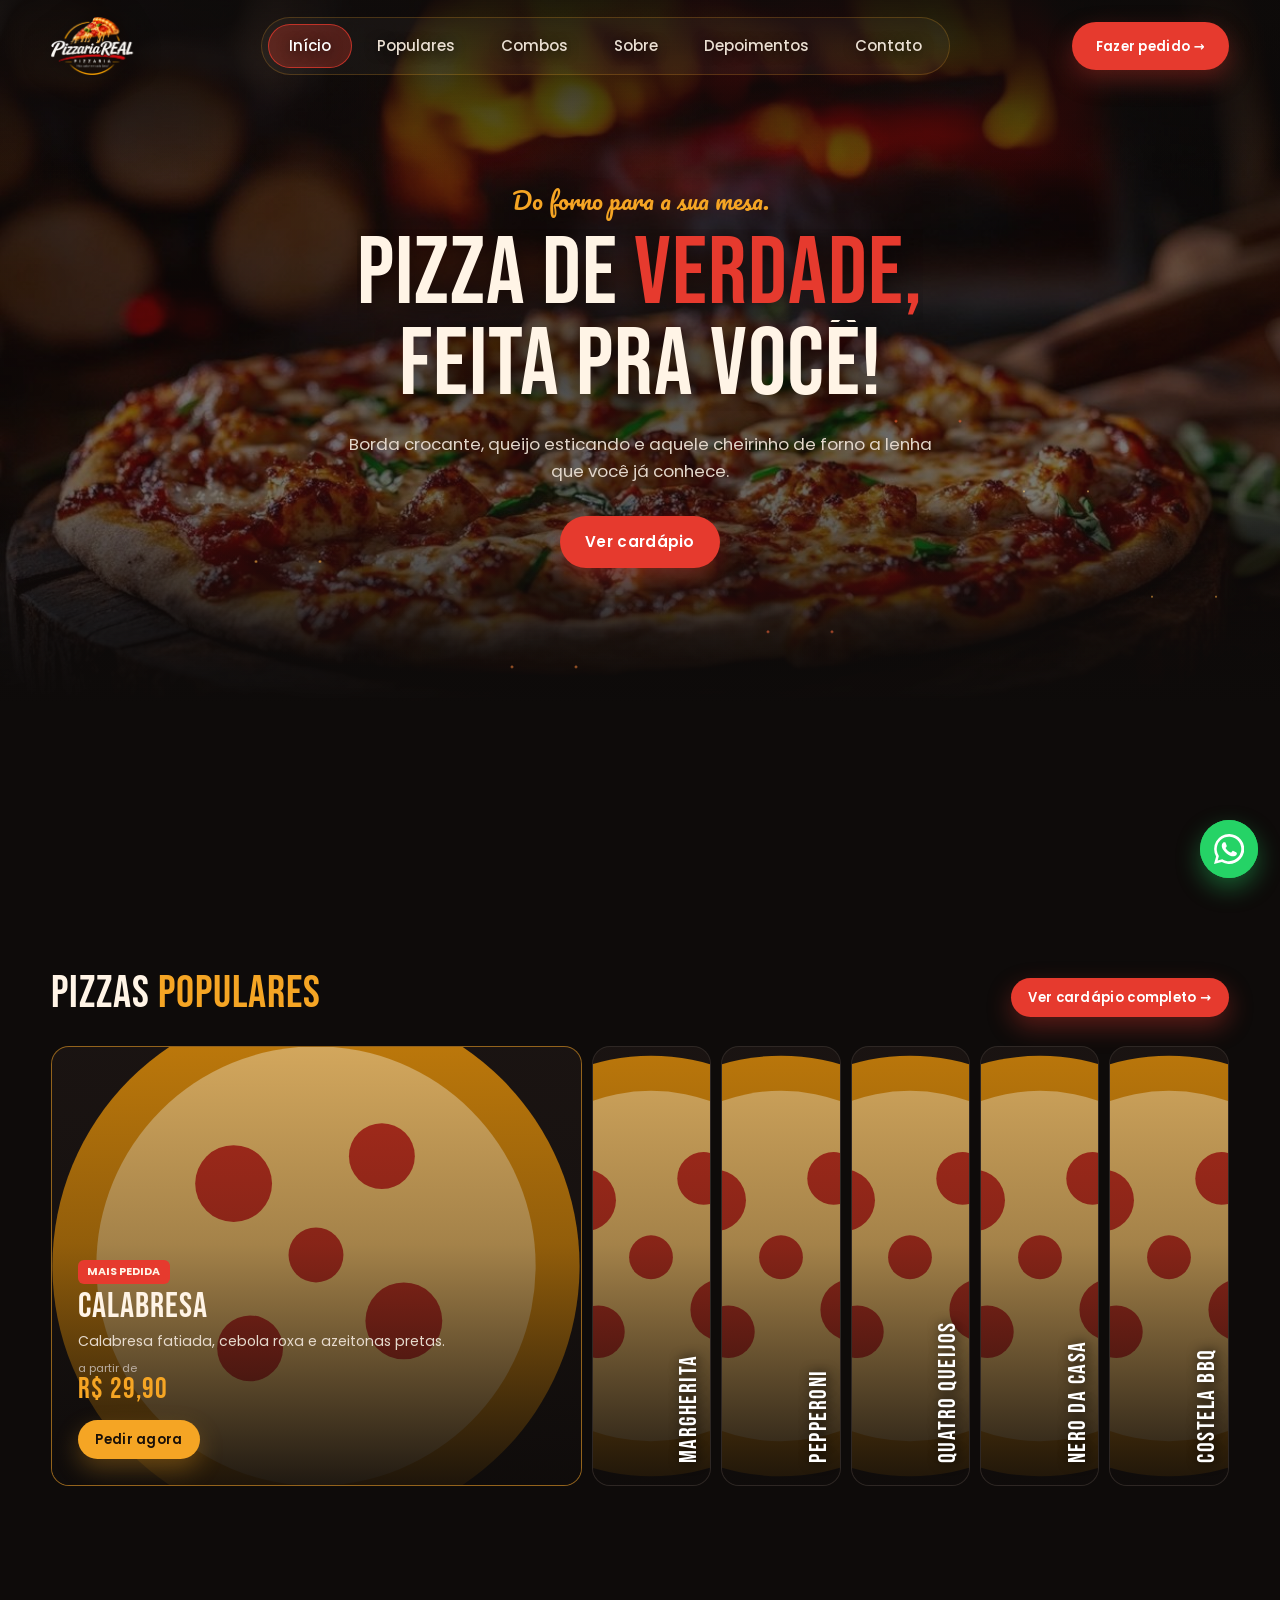
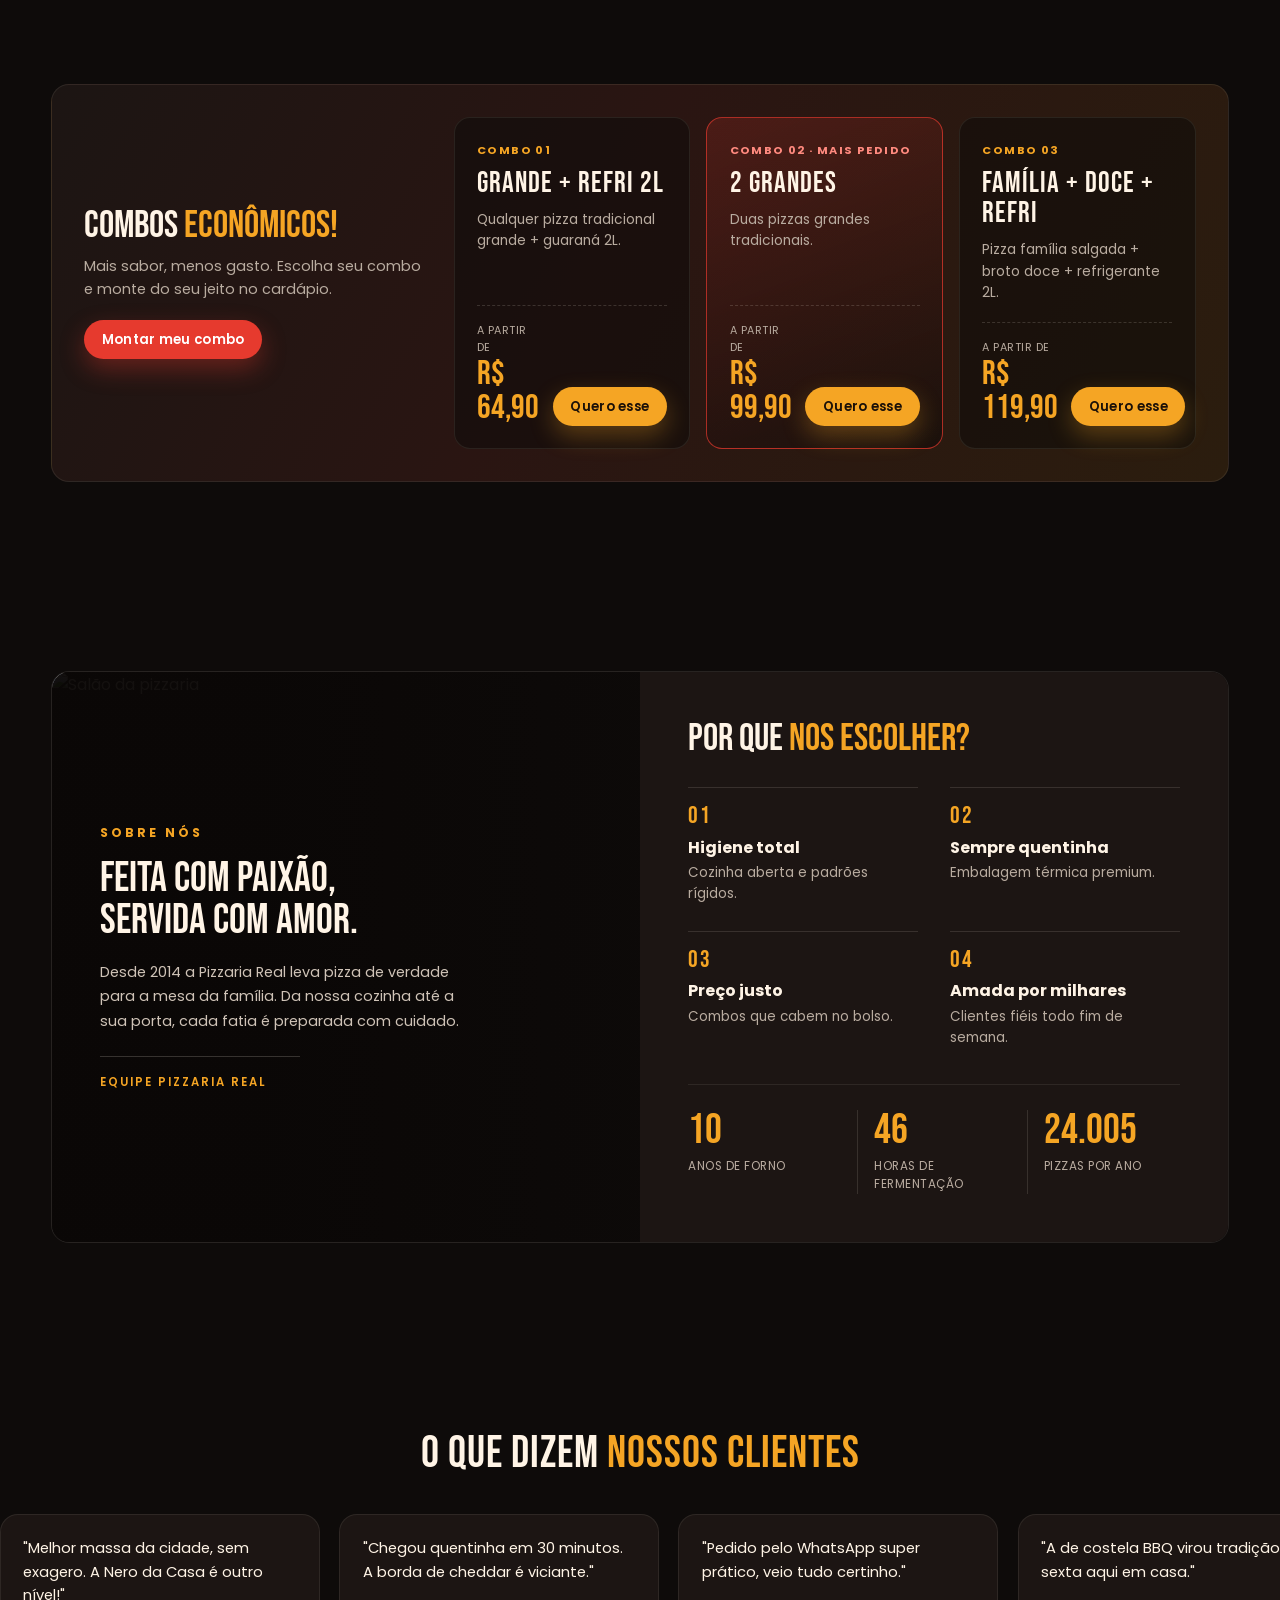
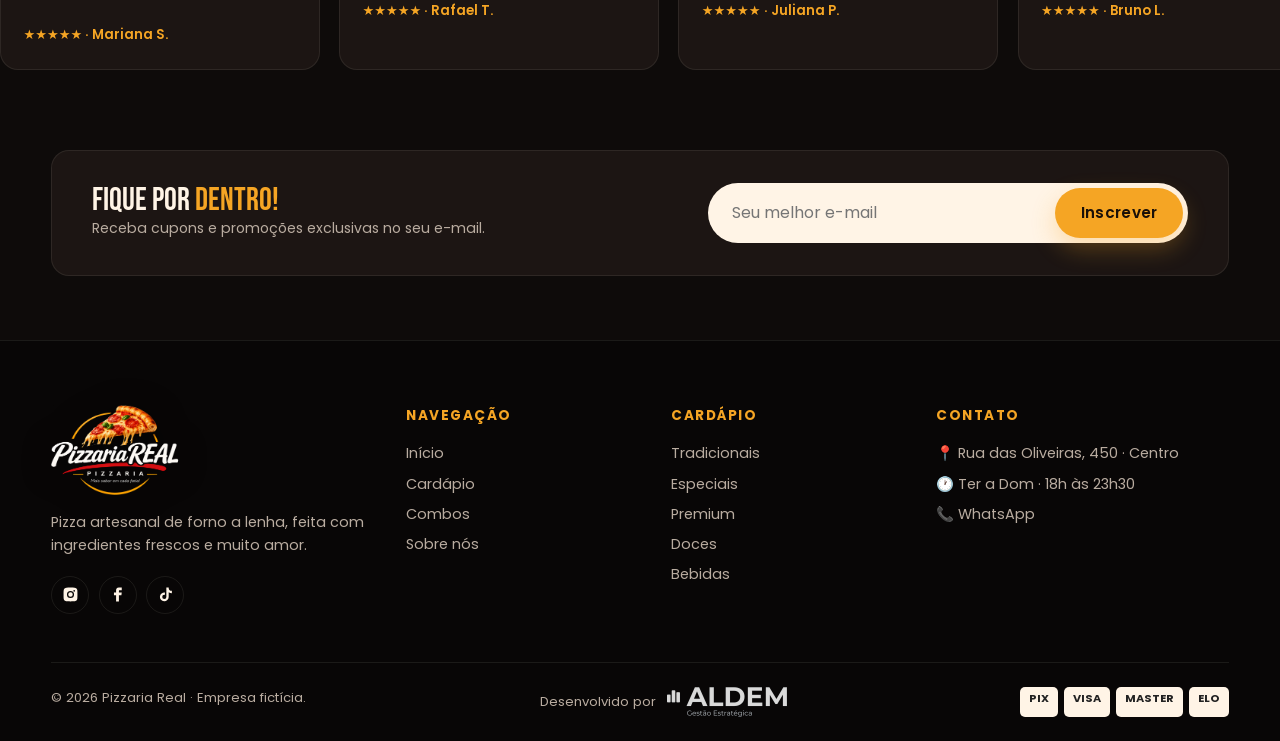
==== commit 7c97369a: "Ajustes de layout, cardápio apagado fora do horário e crédito do desenvolvedor - Barra do topo trans" ====
--- a/index.html
+++ b/index.html
@@ -211,7 +211,13 @@
       </div>
     </div>
     <div class="container footer-bottom">
-      <span>© <span id="ano"></span> Pizzaria Real · Empresa fictícia para fins de demonstração.</span>
+      <span>© <span id="ano"></span> Pizzaria Real · Empresa fictícia.</span>
+      <div class="dev-credit">
+        <span>Desenvolvido por</span>
+        <a href="https://www.aldemgestao.com.br/" target="_blank" rel="noopener" aria-label="Aldem Gestão Estratégica">
+          <img src="img/logo-aldem.png" alt="Aldem Gestão Estratégica" width="480" height="120" loading="lazy">
+        </a>
+      </div>
       <div class="pay-badges"><span>PIX</span><span>VISA</span><span>MASTER</span><span>ELO</span></div>
     </div>
   </footer>
--- a/css/style.css
+++ b/css/style.css
@@ -229,3 +229,11 @@
   *, *::before, *::after { animation-duration: .01ms !important; animation-iteration-count: 1 !important; transition-duration: .01ms !important; }
   .reveal, .reveal-left, .reveal-right { opacity: 1; transform: none; }
 }
+
+/* Crédito do desenvolvedor no rodapé */
+.dev-credit {
+  display: flex; align-items: center; gap: .7rem;
+  color: var(--muted); font-size: .82rem;
+}
+.dev-credit img { height: 30px; width: auto; display: block; opacity: .85; transition: opacity .25s, transform .25s; }
+.dev-credit a:hover img { opacity: 1; transform: translateY(-2px); }
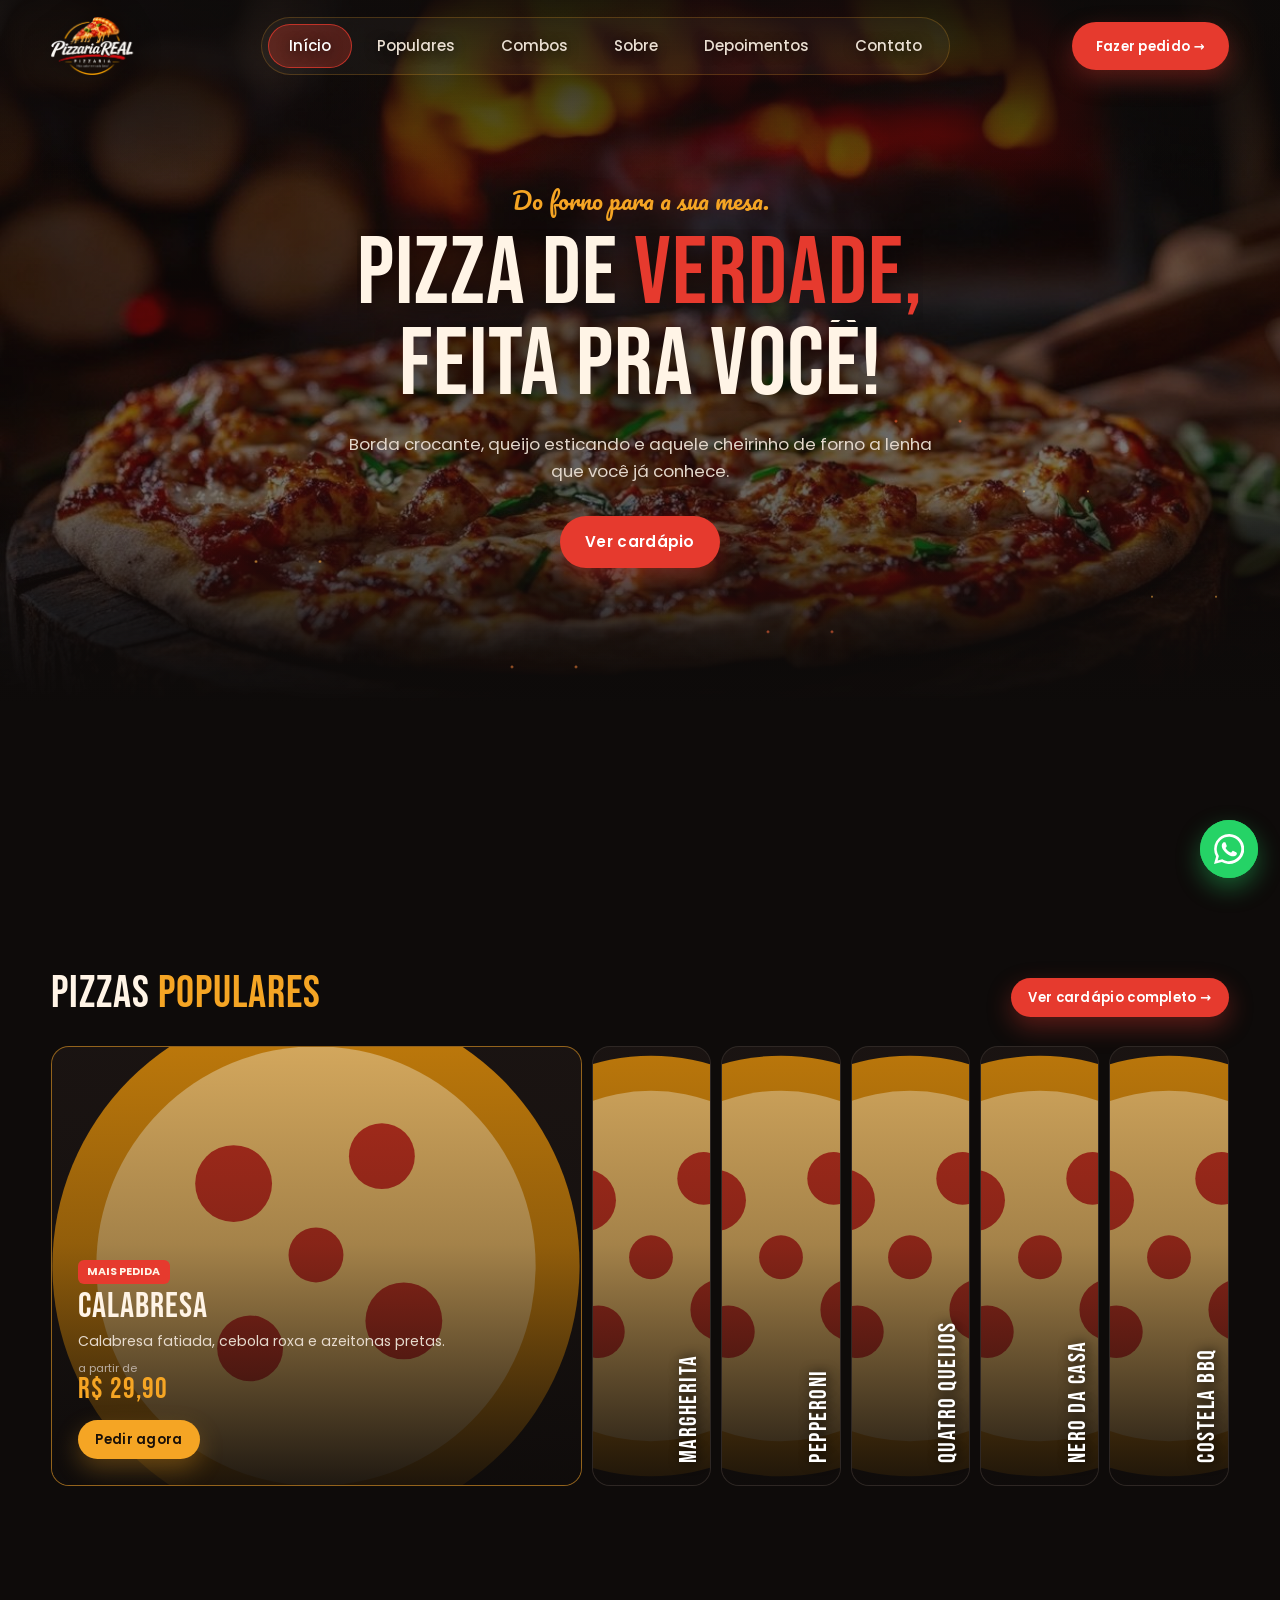
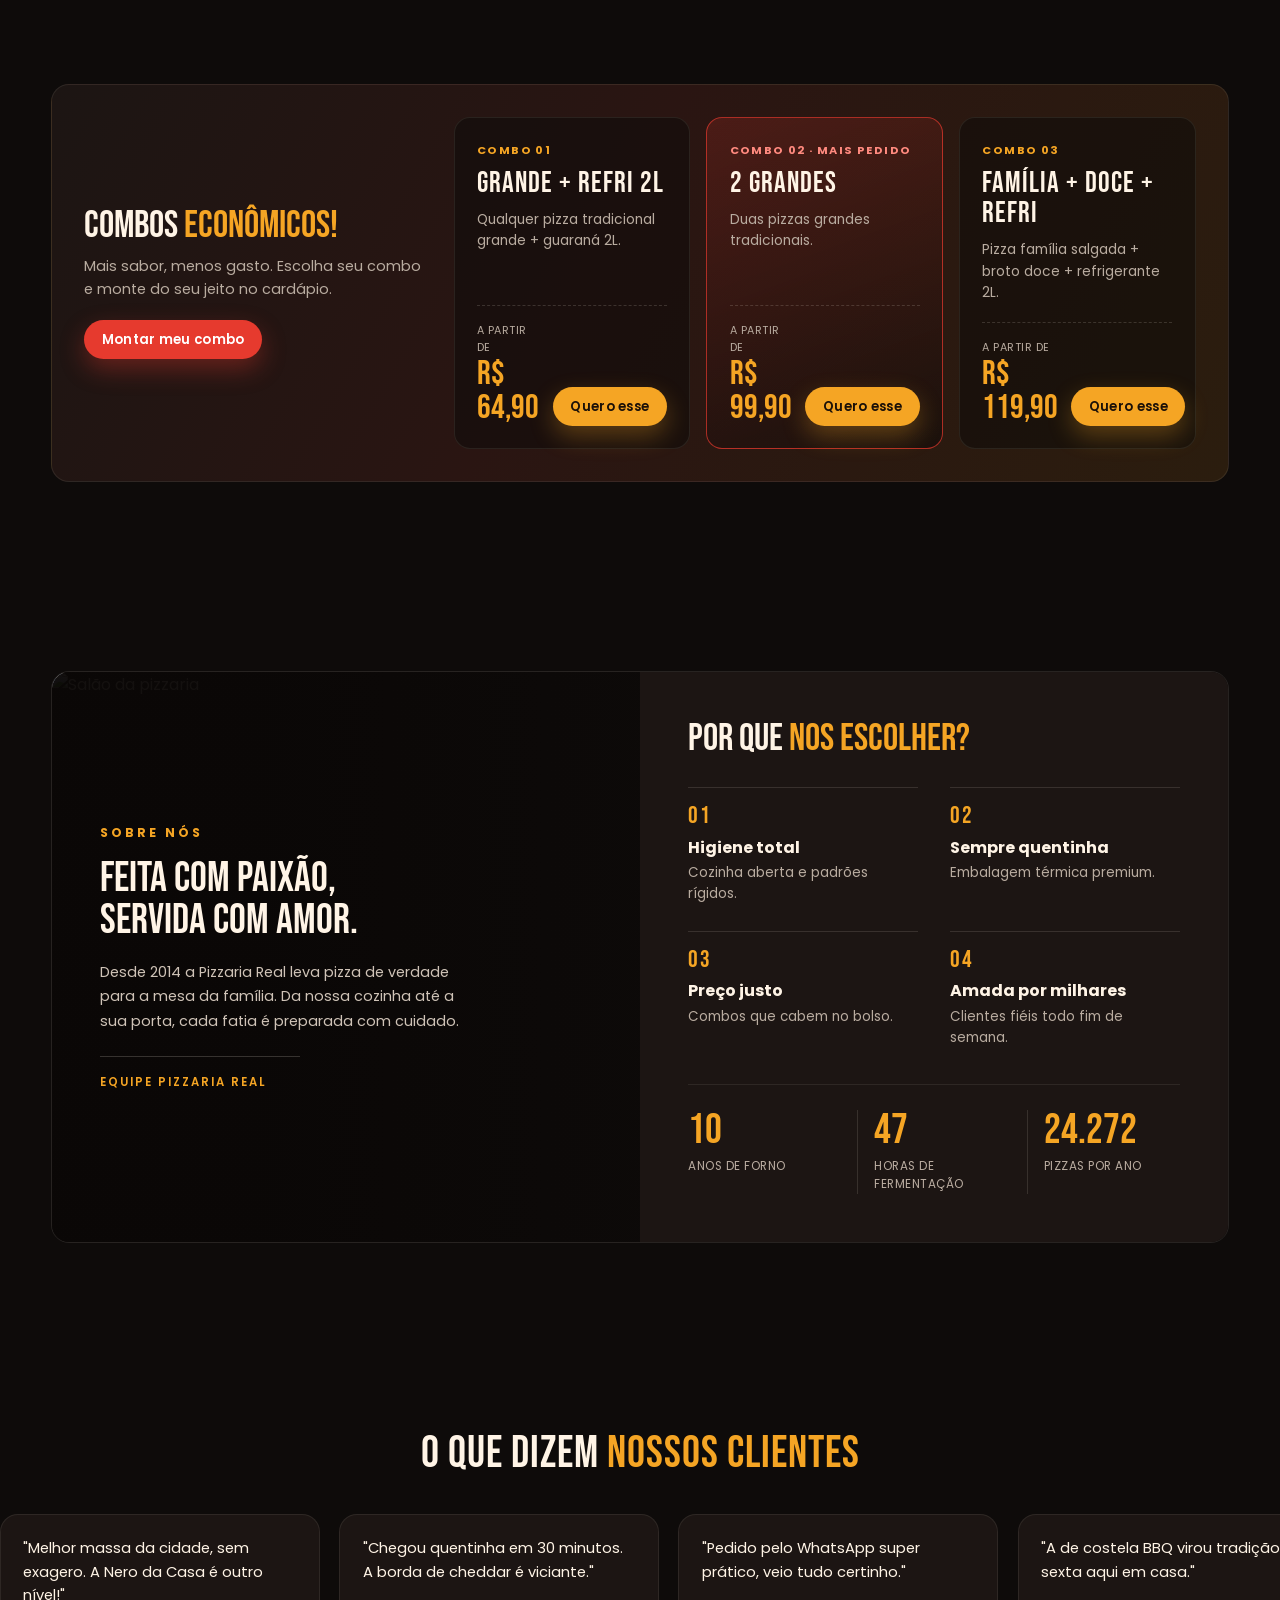
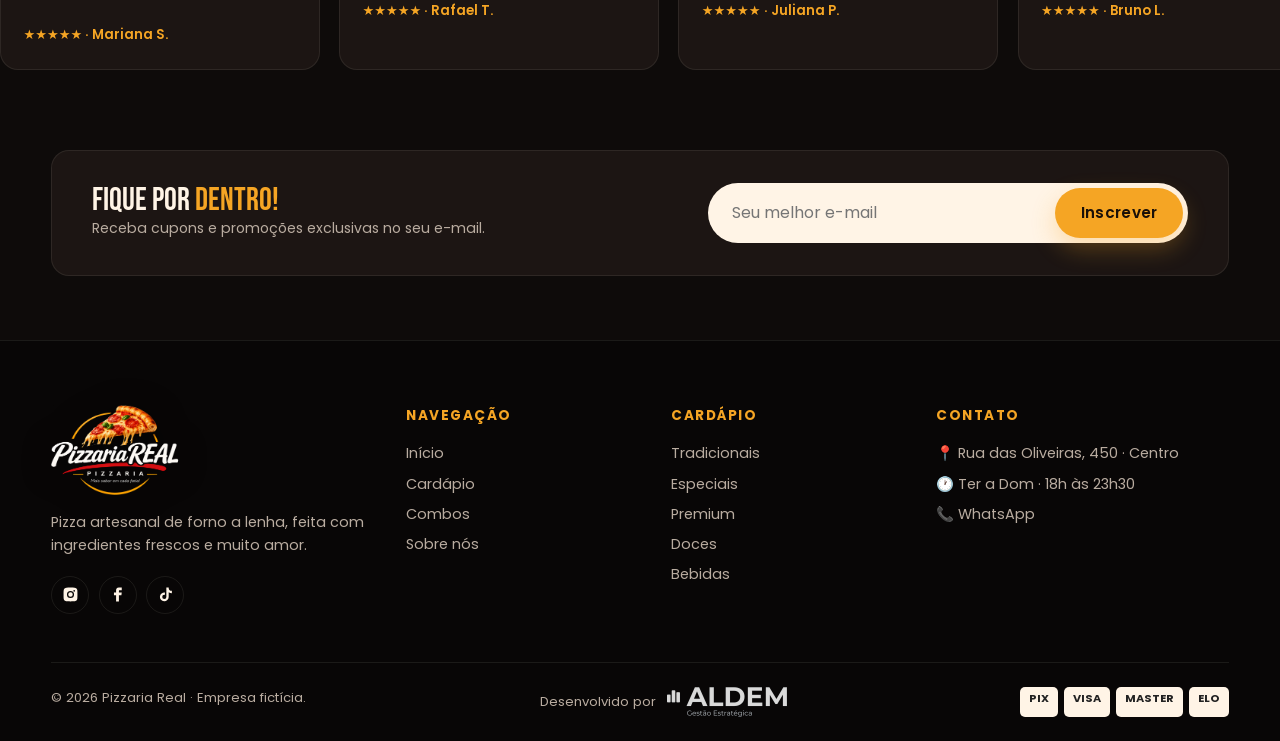
==== commit dd43b23f: "Ícone do app na tela inicial do celular Adiciona manifest.webmanifest, ícones gerados a partir do lo" ====
--- a/index.html
+++ b/index.html
@@ -5,6 +5,14 @@
   <meta name="viewport" content="width=device-width, initial-scale=1.0">
   <title>Pizzaria Real · Pizza artesanal de forno a lenha</title>
   <meta name="description" content="Pizzaria Real: pizzas artesanais de forno a lenha, entrega em 40 minutos. Peça pelo WhatsApp.">
+  <meta name="theme-color" content="#0e0b0a">
+  <link rel="manifest" href="manifest.webmanifest">
+  <link rel="icon" type="image/png" sizes="192x192" href="img/icons/icon-192.png">
+  <link rel="apple-touch-icon" href="img/icons/apple-touch-icon.png">
+  <meta name="apple-mobile-web-app-capable" content="yes">
+  <meta name="mobile-web-app-capable" content="yes">
+  <meta name="apple-mobile-web-app-title" content="Pizzaria Real">
+  <meta name="apple-mobile-web-app-status-bar-style" content="black">
   <link rel="preconnect" href="https://fonts.googleapis.com">
   <link rel="preconnect" href="https://fonts.gstatic.com" crossorigin>
   <link href="https://fonts.googleapis.com/css2?family=Bebas+Neue&family=Pacifico&family=Poppins:wght@300;400;500;600;700&display=swap" rel="stylesheet">
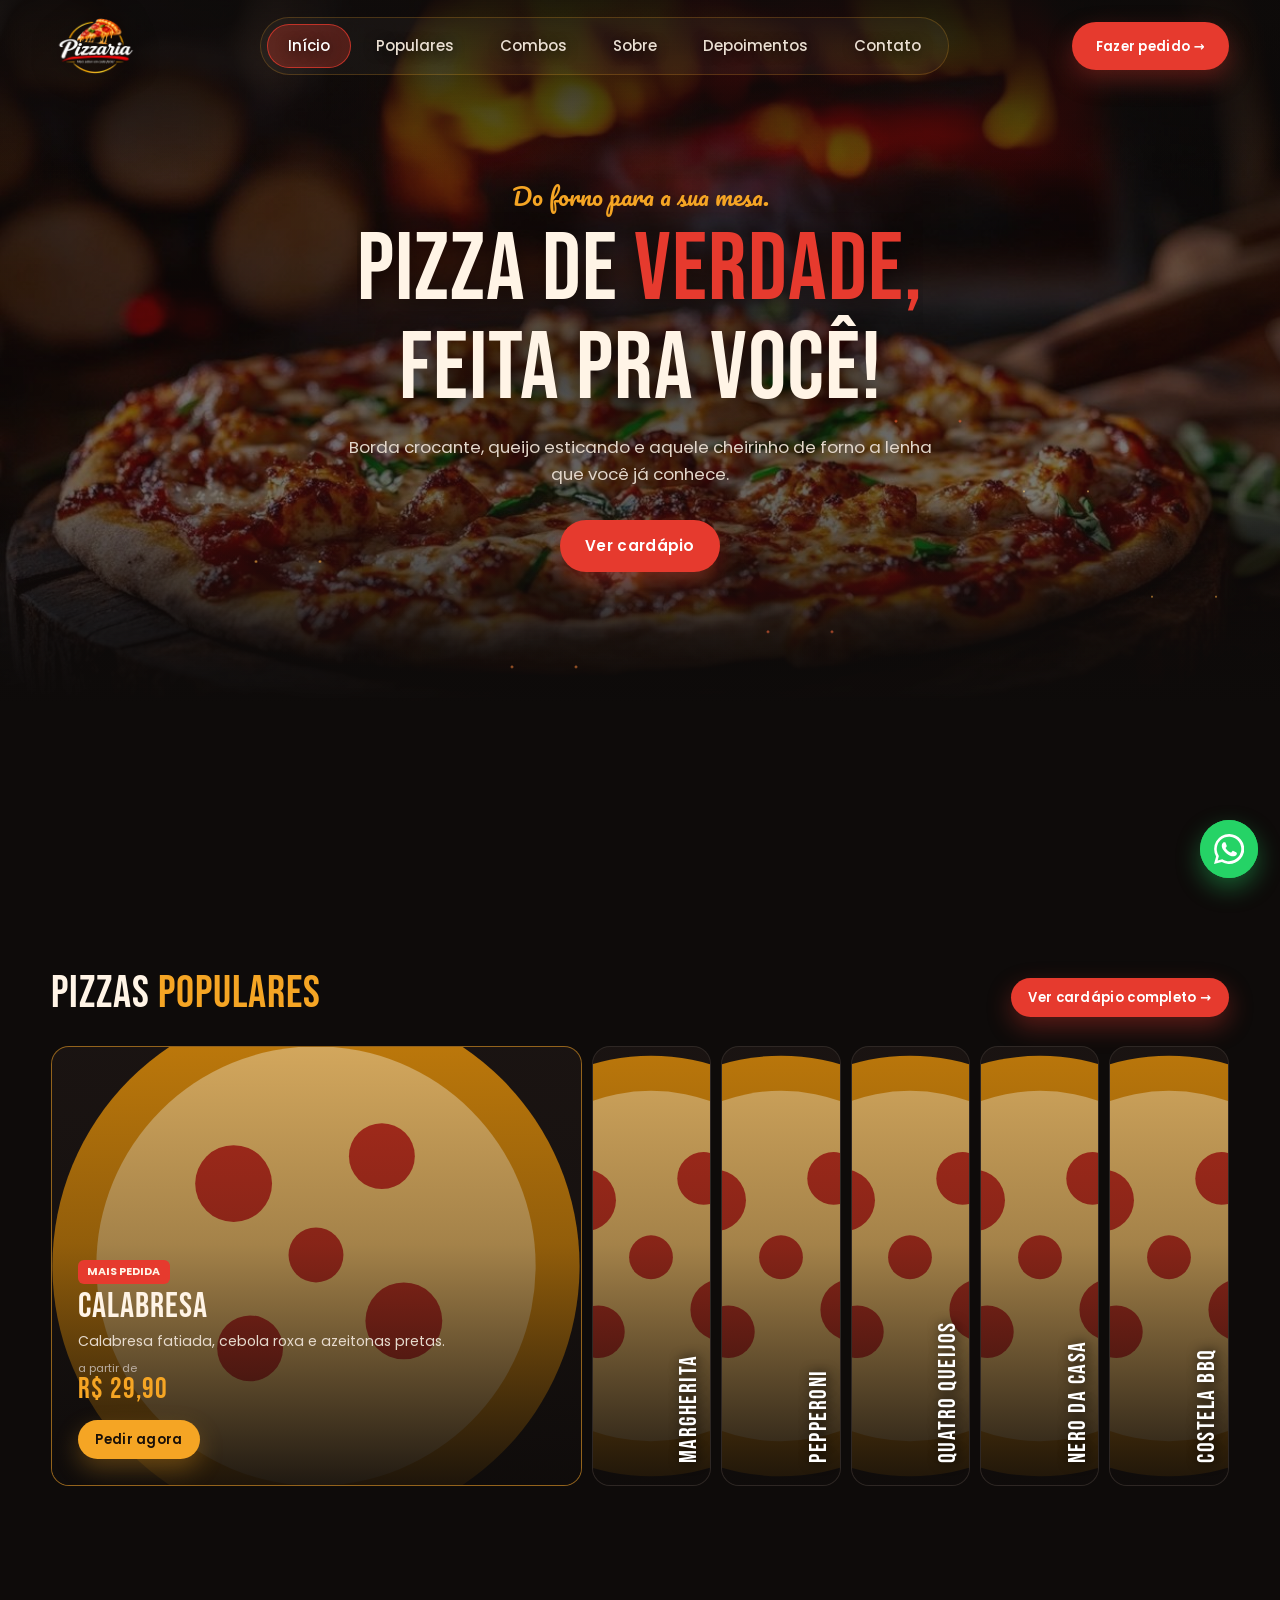
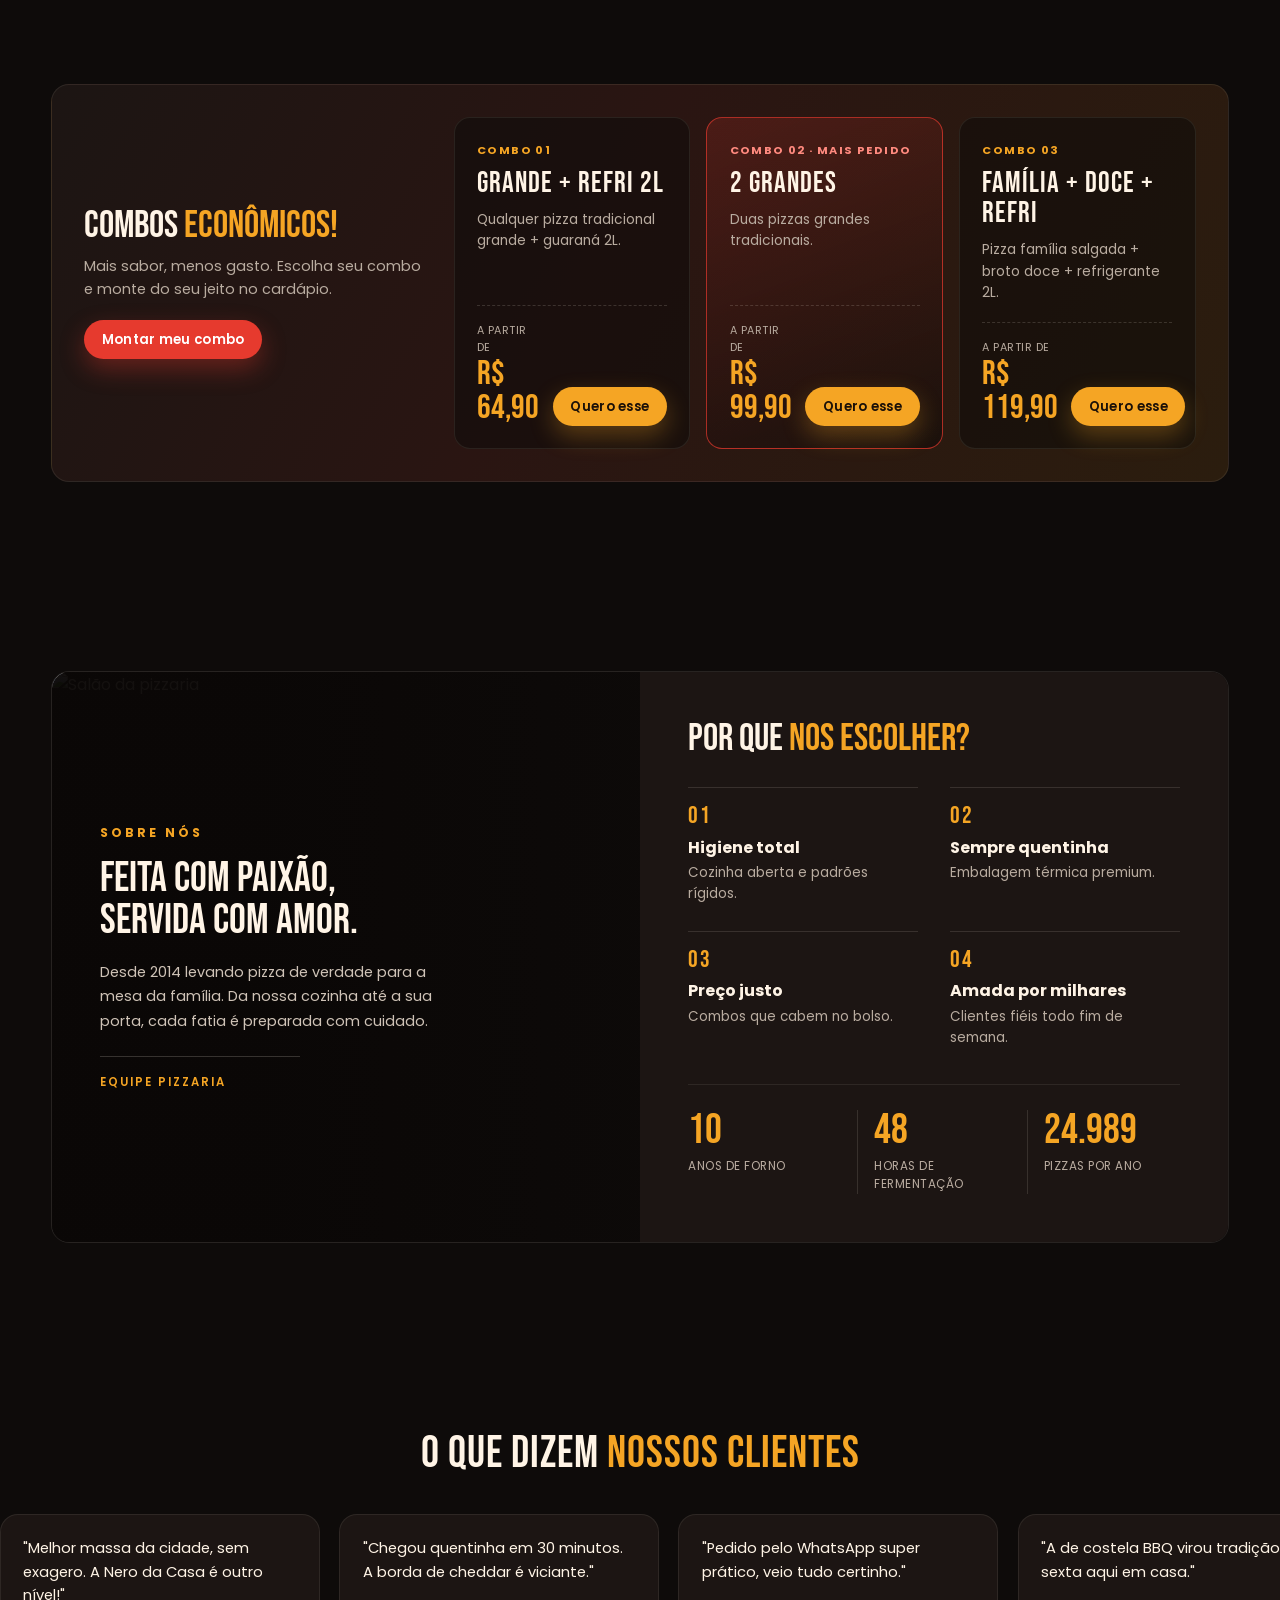
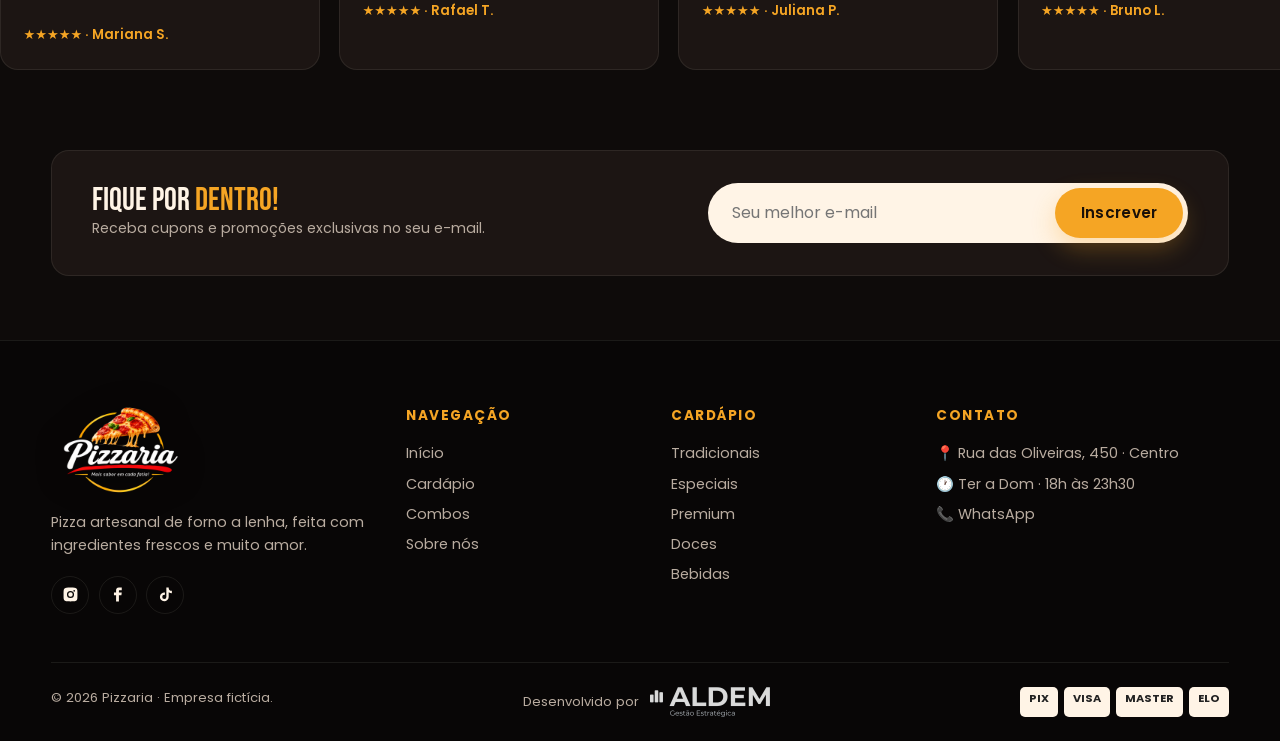
==== commit 0eaf22b7: "Novo logo e nome do site passa a ser apenas "Pizzaria" - Logo novo (fundo removido) e ícones do app " ====
--- a/index.html
+++ b/index.html
@@ -3,15 +3,15 @@
 <head>
   <meta charset="UTF-8">
   <meta name="viewport" content="width=device-width, initial-scale=1.0">
-  <title>Pizzaria Real · Pizza artesanal de forno a lenha</title>
-  <meta name="description" content="Pizzaria Real: pizzas artesanais de forno a lenha, entrega em 40 minutos. Peça pelo WhatsApp.">
+  <title>Pizzaria · Pizza artesanal de forno a lenha</title>
+  <meta name="description" content="Pizzaria: pizzas artesanais de forno a lenha, entrega em 40 minutos. Peça pelo WhatsApp.">
   <meta name="theme-color" content="#0e0b0a">
   <link rel="manifest" href="manifest.webmanifest">
   <link rel="icon" type="image/png" sizes="192x192" href="img/icons/icon-192.png">
   <link rel="apple-touch-icon" href="img/icons/apple-touch-icon.png">
   <meta name="apple-mobile-web-app-capable" content="yes">
   <meta name="mobile-web-app-capable" content="yes">
-  <meta name="apple-mobile-web-app-title" content="Pizzaria Real">
+  <meta name="apple-mobile-web-app-title" content="Pizzaria">
   <meta name="apple-mobile-web-app-status-bar-style" content="black">
   <link rel="preconnect" href="https://fonts.googleapis.com">
   <link rel="preconnect" href="https://fonts.gstatic.com" crossorigin>
@@ -24,7 +24,7 @@
   <header class="header" id="header">
     <div class="container">
       <a href="#inicio" class="logo">
-        <img src="img/logo.png" alt="Pizzaria Real" class="logo-img" width="720" height="474">
+        <img src="img/logo.png" alt="Pizzaria" class="logo-img" width="720" height="480">
       </a>
       <nav class="nav" id="nav">
         <a href="#inicio" class="active">Início</a>
@@ -122,8 +122,8 @@
         <div class="about-overlay">
           <p class="eyebrow">Sobre nós</p>
           <h3>FEITA COM PAIXÃO,<br>SERVIDA COM AMOR.</h3>
-          <p>Desde 2014 a Pizzaria Real leva pizza de verdade para a mesa da família. Da nossa cozinha até a sua porta, cada fatia é preparada com cuidado.</p>
-          <p class="about-sign">Equipe Pizzaria Real</p>
+          <p>Desde 2014 levando pizza de verdade para a mesa da família. Da nossa cozinha até a sua porta, cada fatia é preparada com cuidado.</p>
+          <p class="about-sign">Equipe Pizzaria</p>
         </div>
       </div>
       <div class="why reveal-right">
@@ -181,7 +181,7 @@
     <div class="container footer-grid">
       <div>
         <a href="#inicio" class="logo">
-          <img src="img/logo.png" alt="Pizzaria Real" class="logo-img" width="720" height="474">
+          <img src="img/logo.png" alt="Pizzaria" class="logo-img" width="720" height="480">
         </a>
         <p style="margin-top:1rem">Pizza artesanal de forno a lenha, feita com ingredientes frescos e muito amor.</p>
         <div class="socials">
@@ -219,7 +219,7 @@
       </div>
     </div>
     <div class="container footer-bottom">
-      <span>© <span id="ano"></span> Pizzaria Real · Empresa fictícia.</span>
+      <span>© <span id="ano"></span> Pizzaria · Empresa fictícia.</span>
       <div class="dev-credit">
         <span>Desenvolvido por</span>
         <a href="https://www.aldemgestao.com.br/" target="_blank" rel="noopener" aria-label="Aldem Gestão Estratégica">
--- a/css/style.css
+++ b/css/style.css
@@ -237,3 +237,7 @@
 }
 .dev-credit img { height: 30px; width: auto; display: block; opacity: .85; transition: opacity .25s, transform .25s; }
 .dev-credit a:hover img { opacity: 1; transform: translateY(-2px); }
+
+/* Evita rolagem lateral no celular: nada pode ultrapassar a largura da tela */
+html, body { max-width: 100%; overflow-x: clip; }
+img, svg, video { max-width: 100%; }
--- a/css/home.css
+++ b/css/home.css
@@ -444,3 +444,52 @@
 
 /* Mais respiro entre "Sobre nós" e os depoimentos */
 #depoimentos { padding-top: clamp(9rem, 21vh, 14rem); }
+
+/* Newsletter: o formulário nunca passa da largura do cartão */
+.news-form { min-width: 0; }
+@media (max-width: 700px) {
+  .newsletter { flex-direction: column; align-items: stretch; gap: 1.2rem; }
+  .news-form { flex: none; width: 100%; max-width: none; }
+  .news-form .btn { flex-shrink: 0; padding-inline: 1.1rem; }
+}
+
+/* Acentos do título (Ê, Ã...) e vírgula não podem ser cortados pela animação de entrada */
+.hero-title .line { padding: .14em 0 .08em; margin: -.14em 0 -.08em; }
+
+/* ---------- Celular: mesma estrutura do notebook, com espaços proporcionais ---------- */
+@media (max-width: 800px) {
+  .hero { min-height: clamp(540px, 82svh, 720px); }
+  #populares, #combos, #sobre, #depoimentos { padding-top: clamp(4.5rem, 12vw, 6rem); }
+  .section { padding-top: clamp(4.5rem, 12vw, 6rem); }
+}
+
+/* ---------- Celular: botão menor, título maior, foto menor, rodapé em 2 colunas ---------- */
+@media (max-width: 800px) {
+  /* foto de fundo menor (mostra mais da cena, como no notebook) */
+  .hero::before {
+    background: url("../img/p3.jpg") 62% 0 / auto 56% no-repeat;
+    background-color: var(--bg);
+  }
+  .hero::after {
+    background:
+      linear-gradient(180deg, rgba(14, 11, 10, .55) 0%, rgba(14, 11, 10, .15) 18%, rgba(14, 11, 10, .55) 40%, var(--bg) 62%);
+  }
+}
+@media (max-width: 480px) {
+  .hero-title { font-size: clamp(2.6rem, 12.5vw, 3.5rem); }
+  .hero-cta { flex-direction: row; align-items: center; width: auto; max-width: none; }
+  .hero-cta .btn { padding: .65rem 1.4rem; font-size: .85rem; }
+}
+@media (max-width: 560px) {
+  .footer-grid { grid-template-columns: 1fr 1fr; gap: 2rem 1.2rem; }
+  .footer-grid > :first-child, .footer-grid > :last-child { grid-column: 1 / -1; }
+}
+
+/* Celular: foto com altura fixa e fusão suave na base (sem borda dura) */
+@media (max-width: 800px) {
+  .hero { min-height: clamp(500px, 72svh, 620px); }
+  .hero::before { background-size: auto 440px; background-position: 62% 0; }
+  .hero::after {
+    background: linear-gradient(180deg, rgba(14, 11, 10, .55) 0, rgba(14, 11, 10, .12) 80px, rgba(14, 11, 10, .5) 250px, var(--bg) 440px);
+  }
+}
